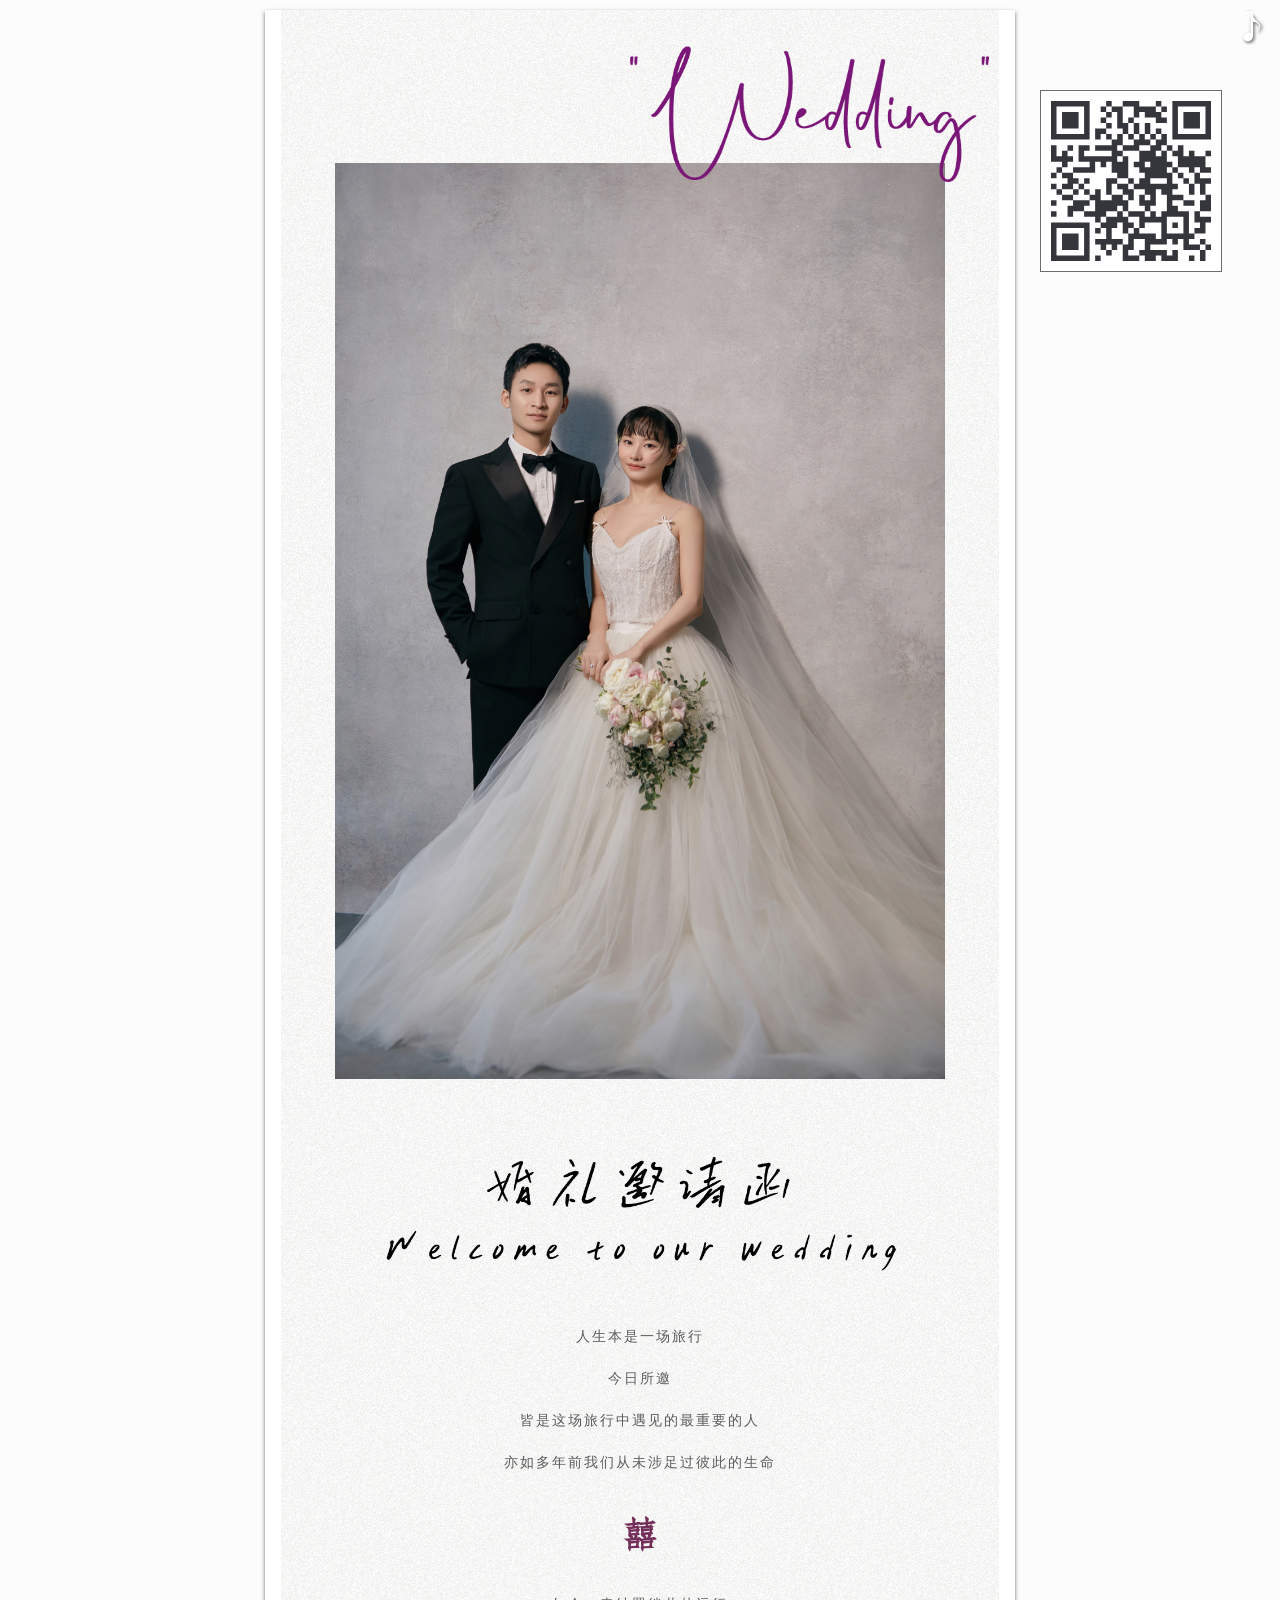
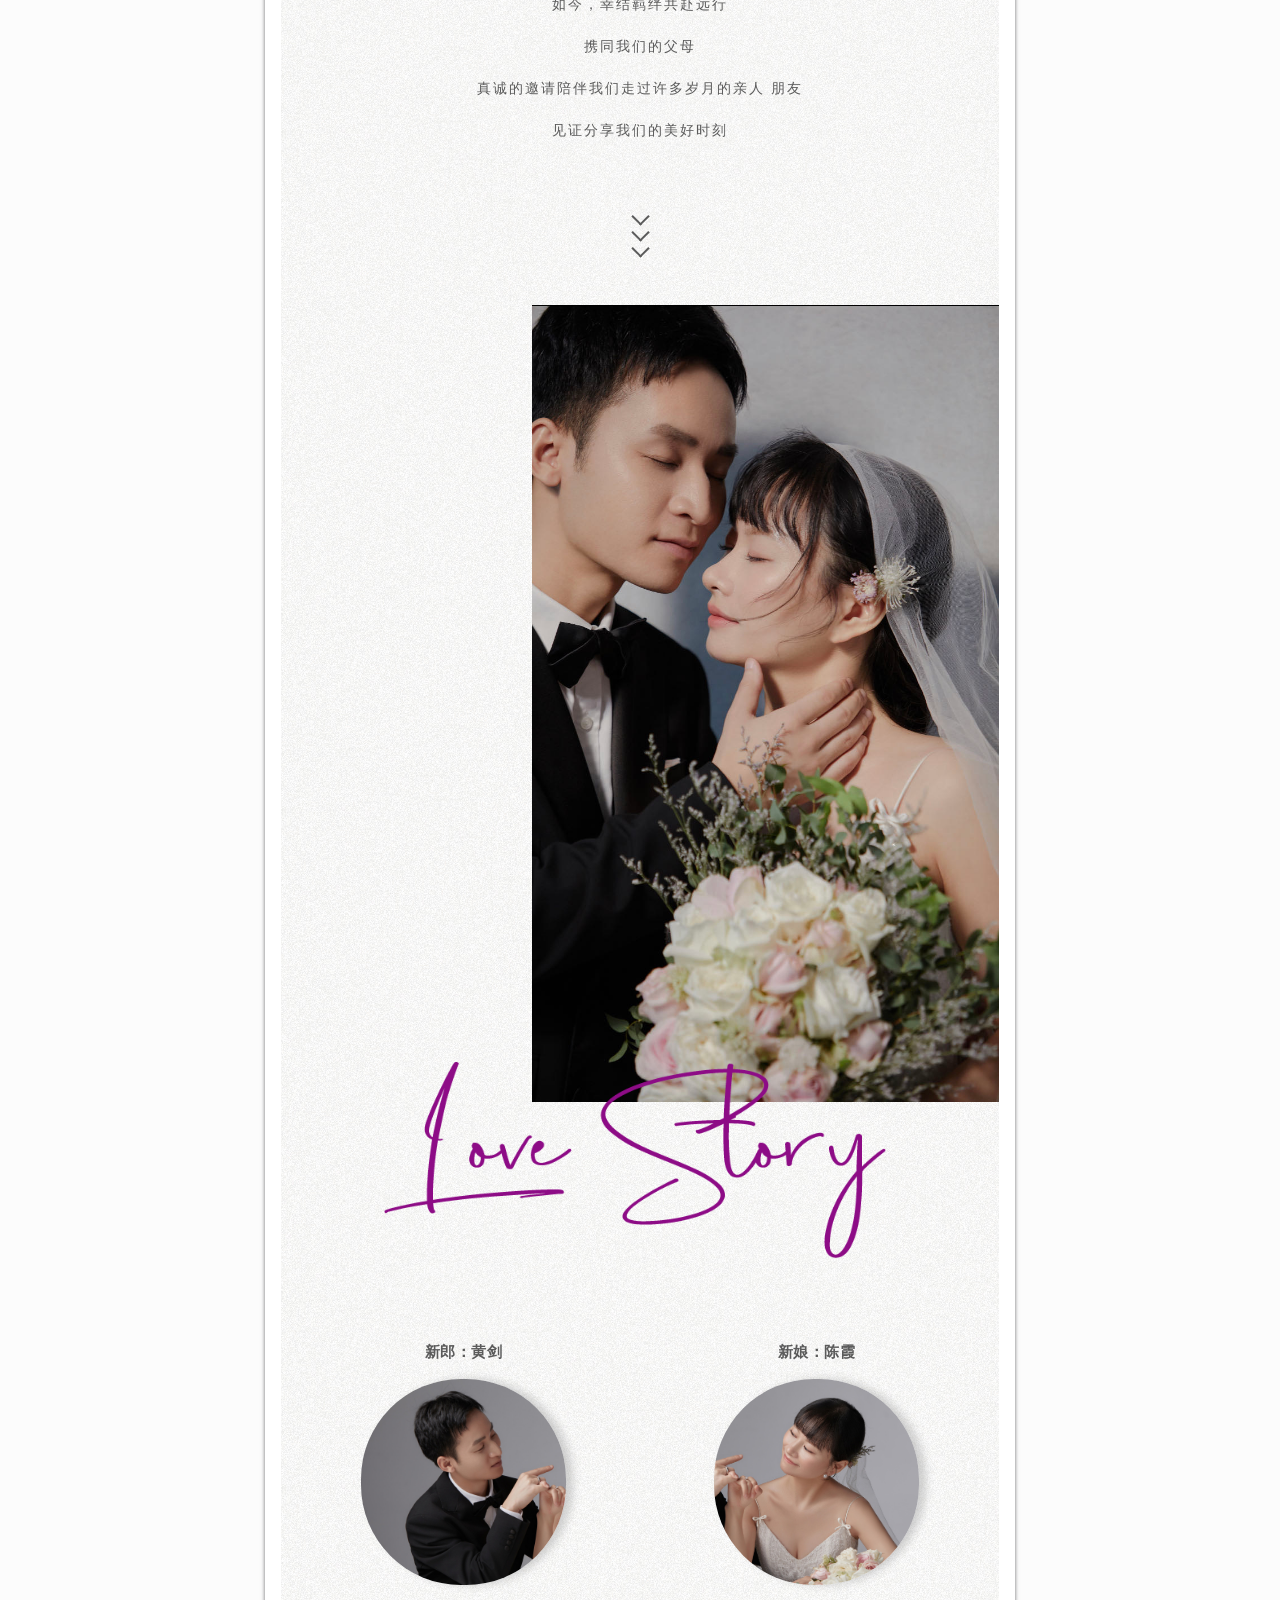
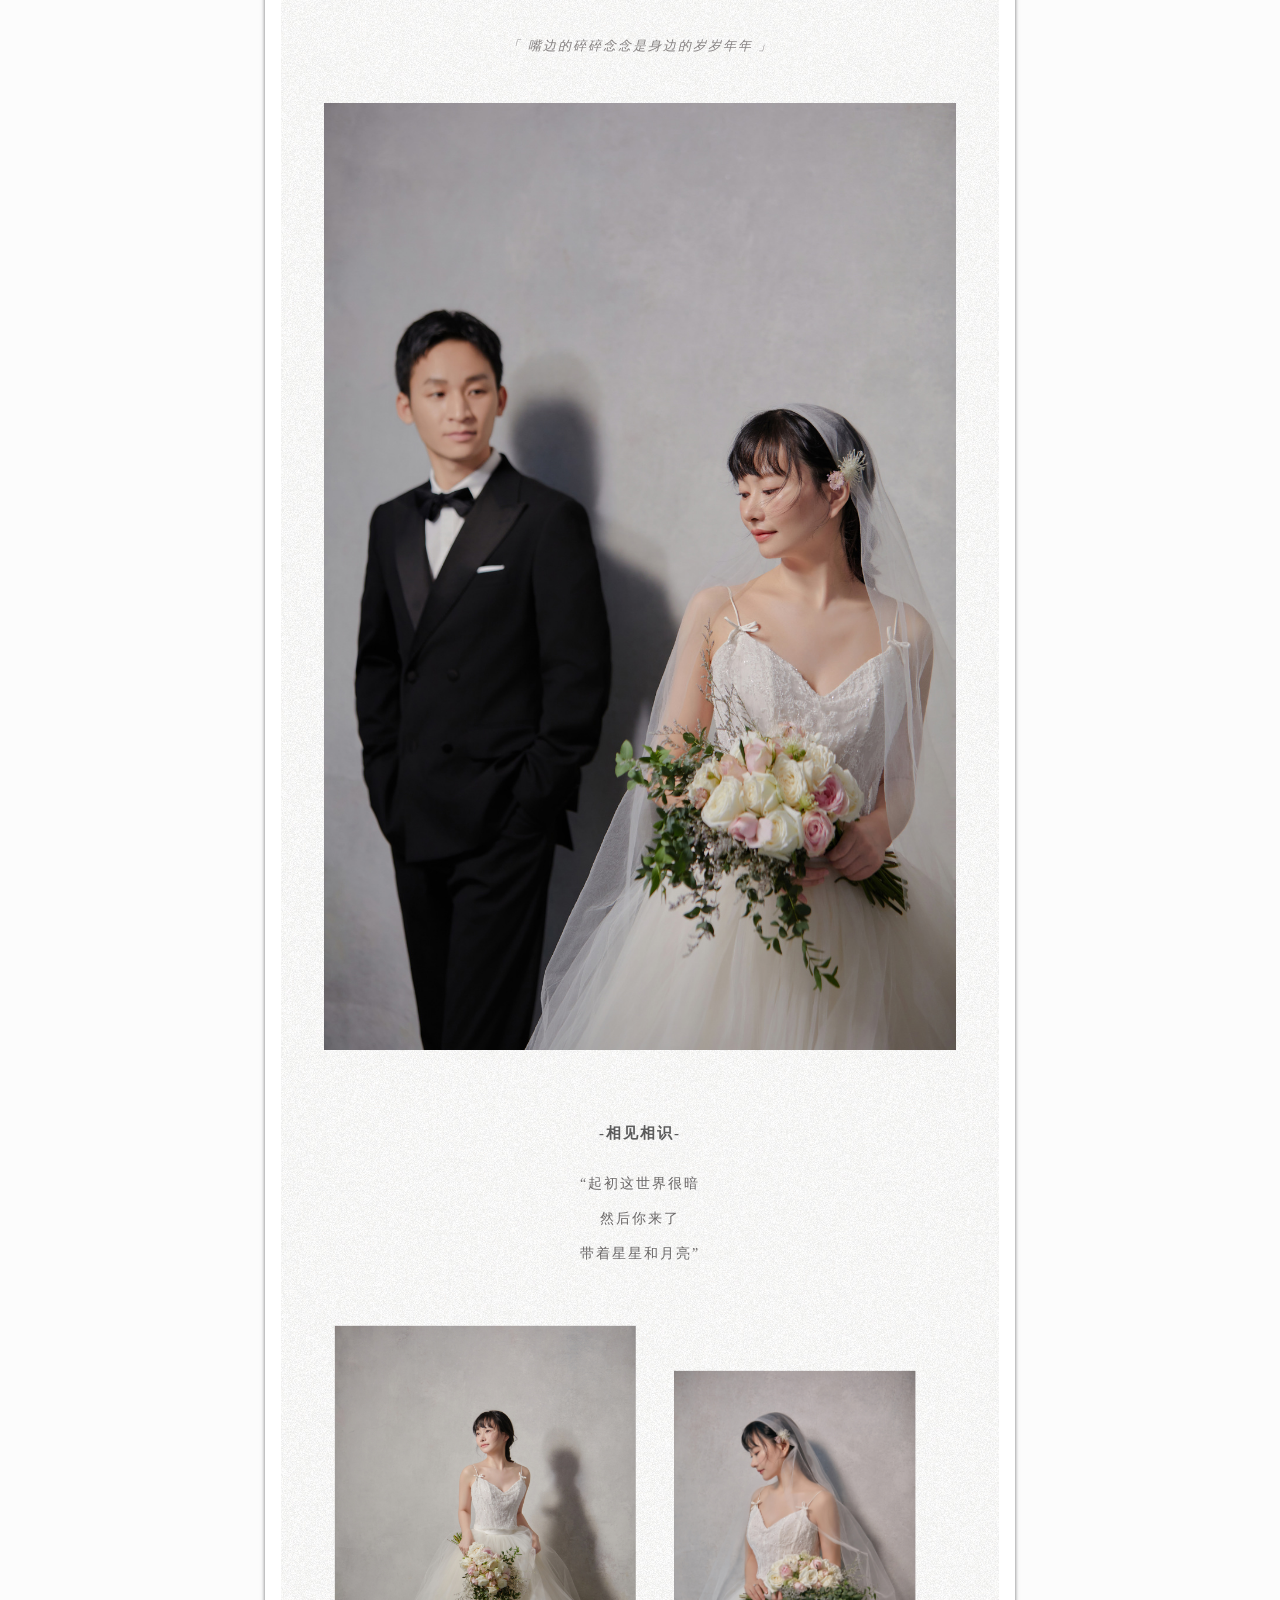
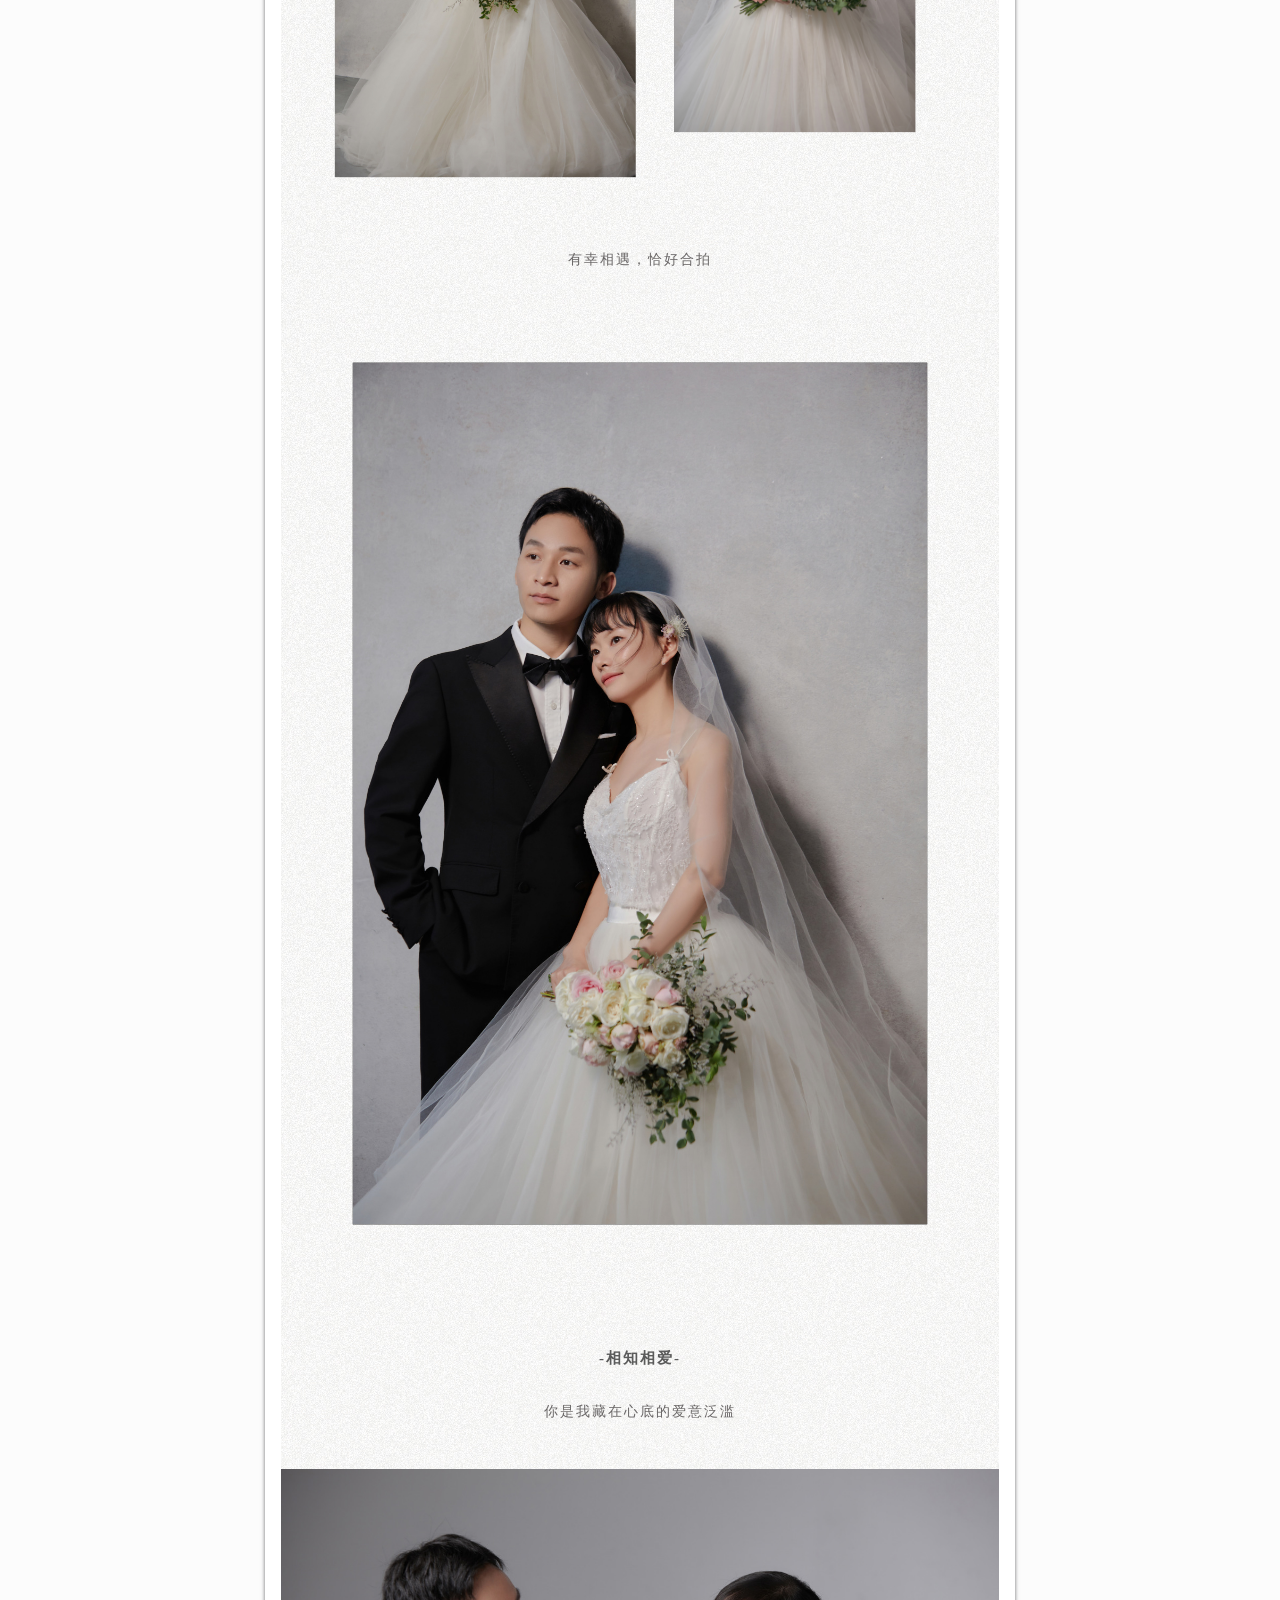
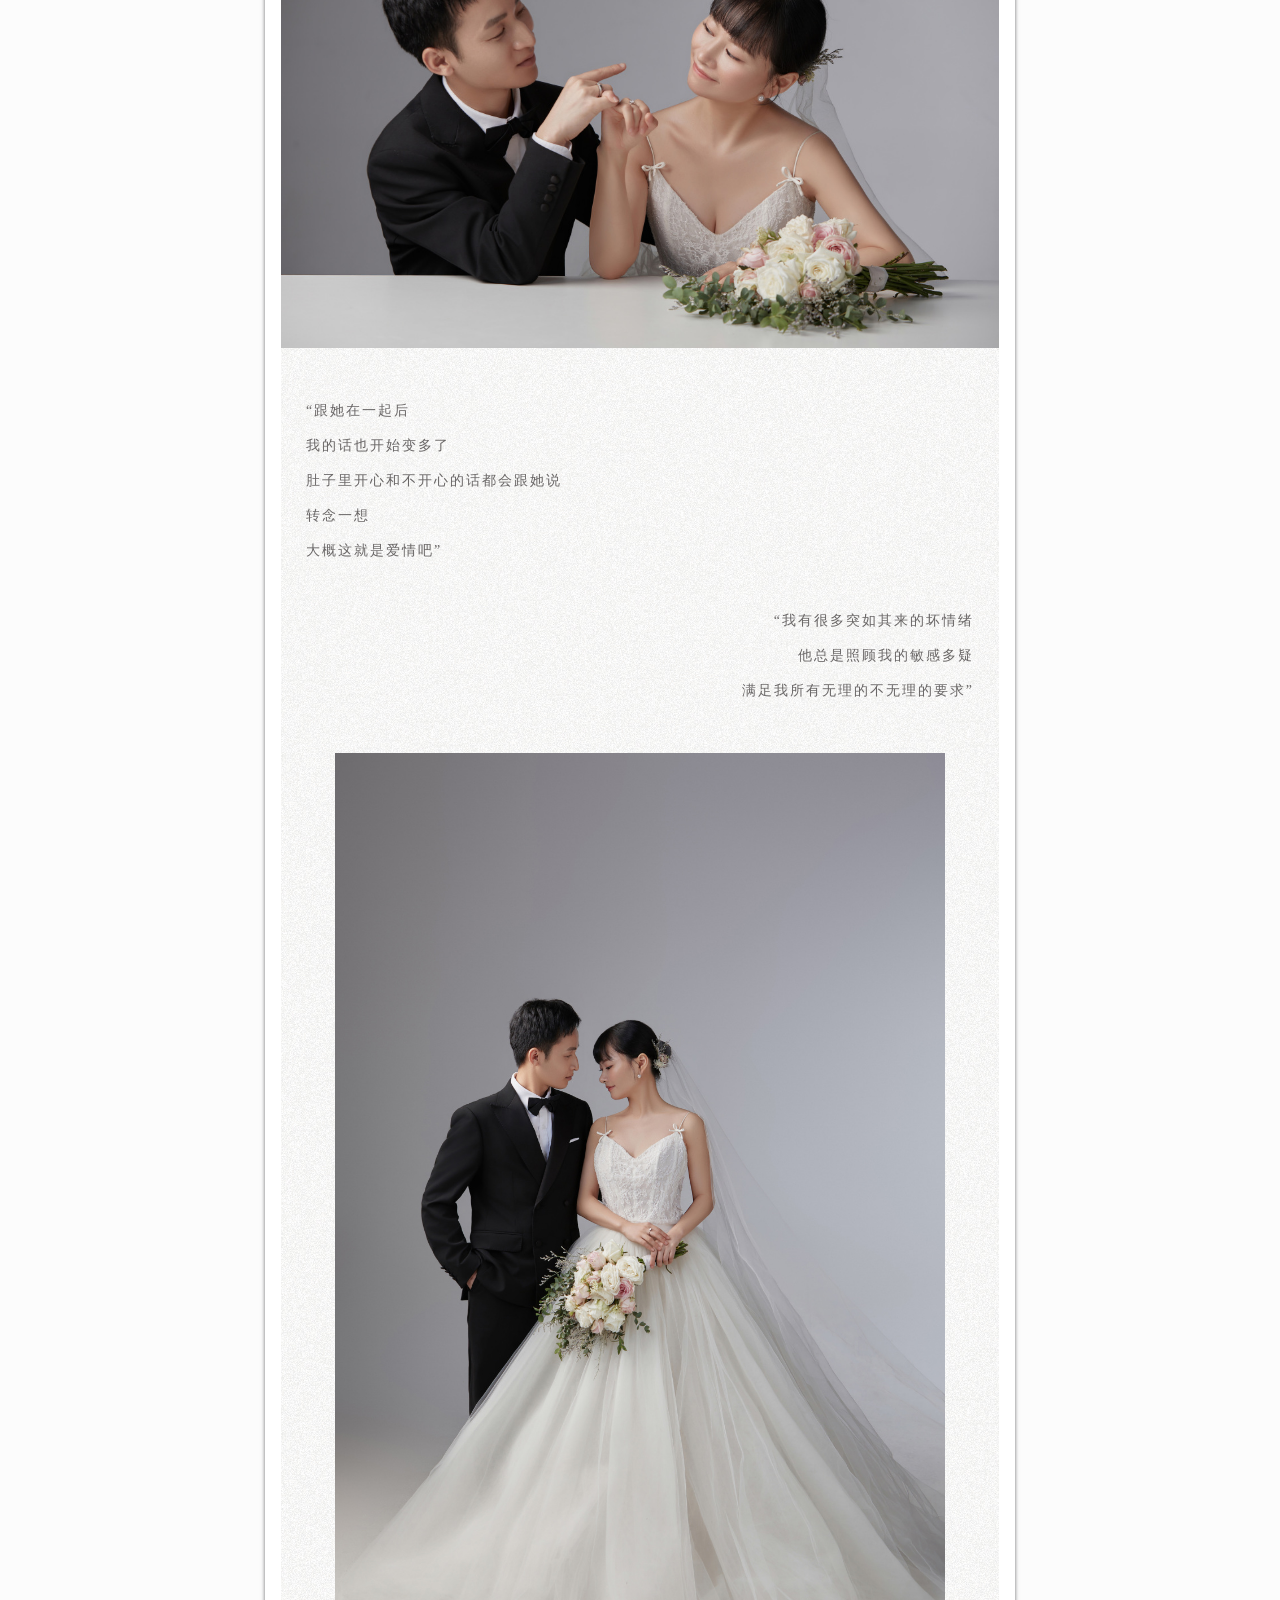
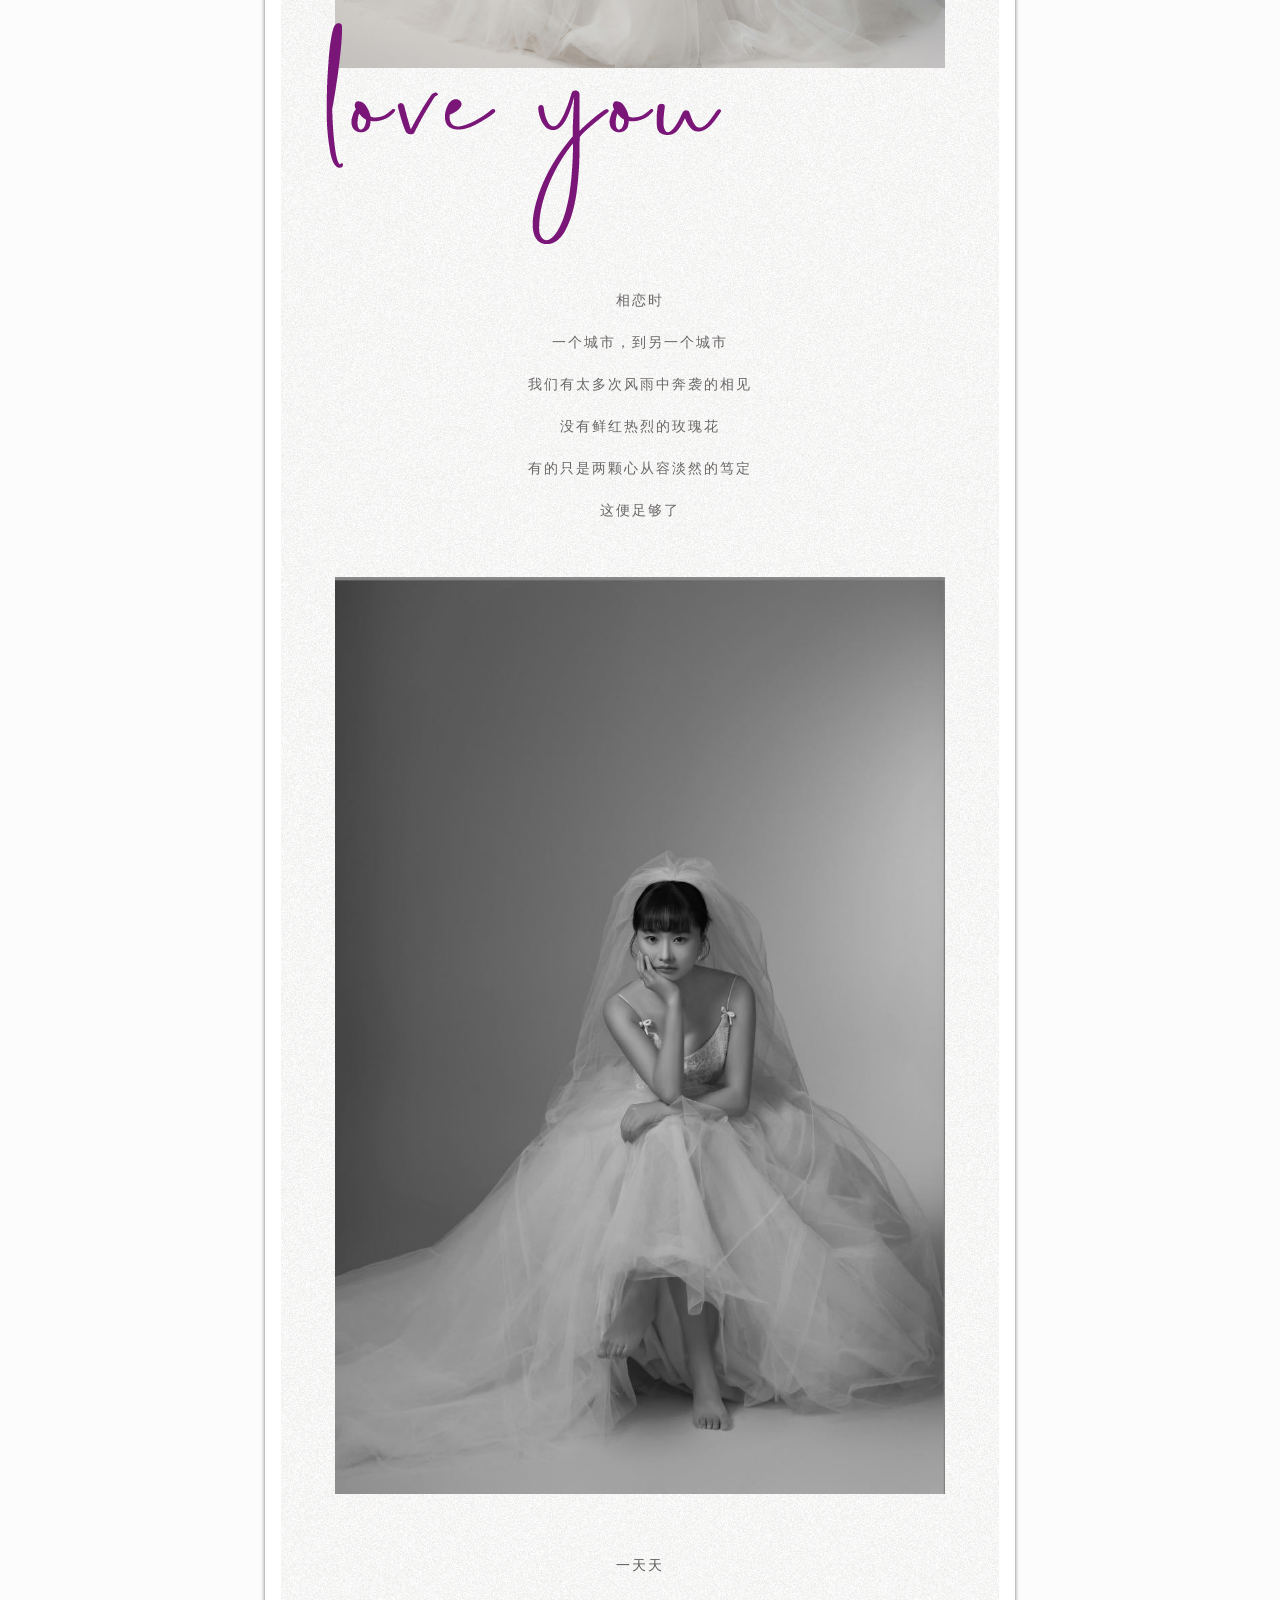
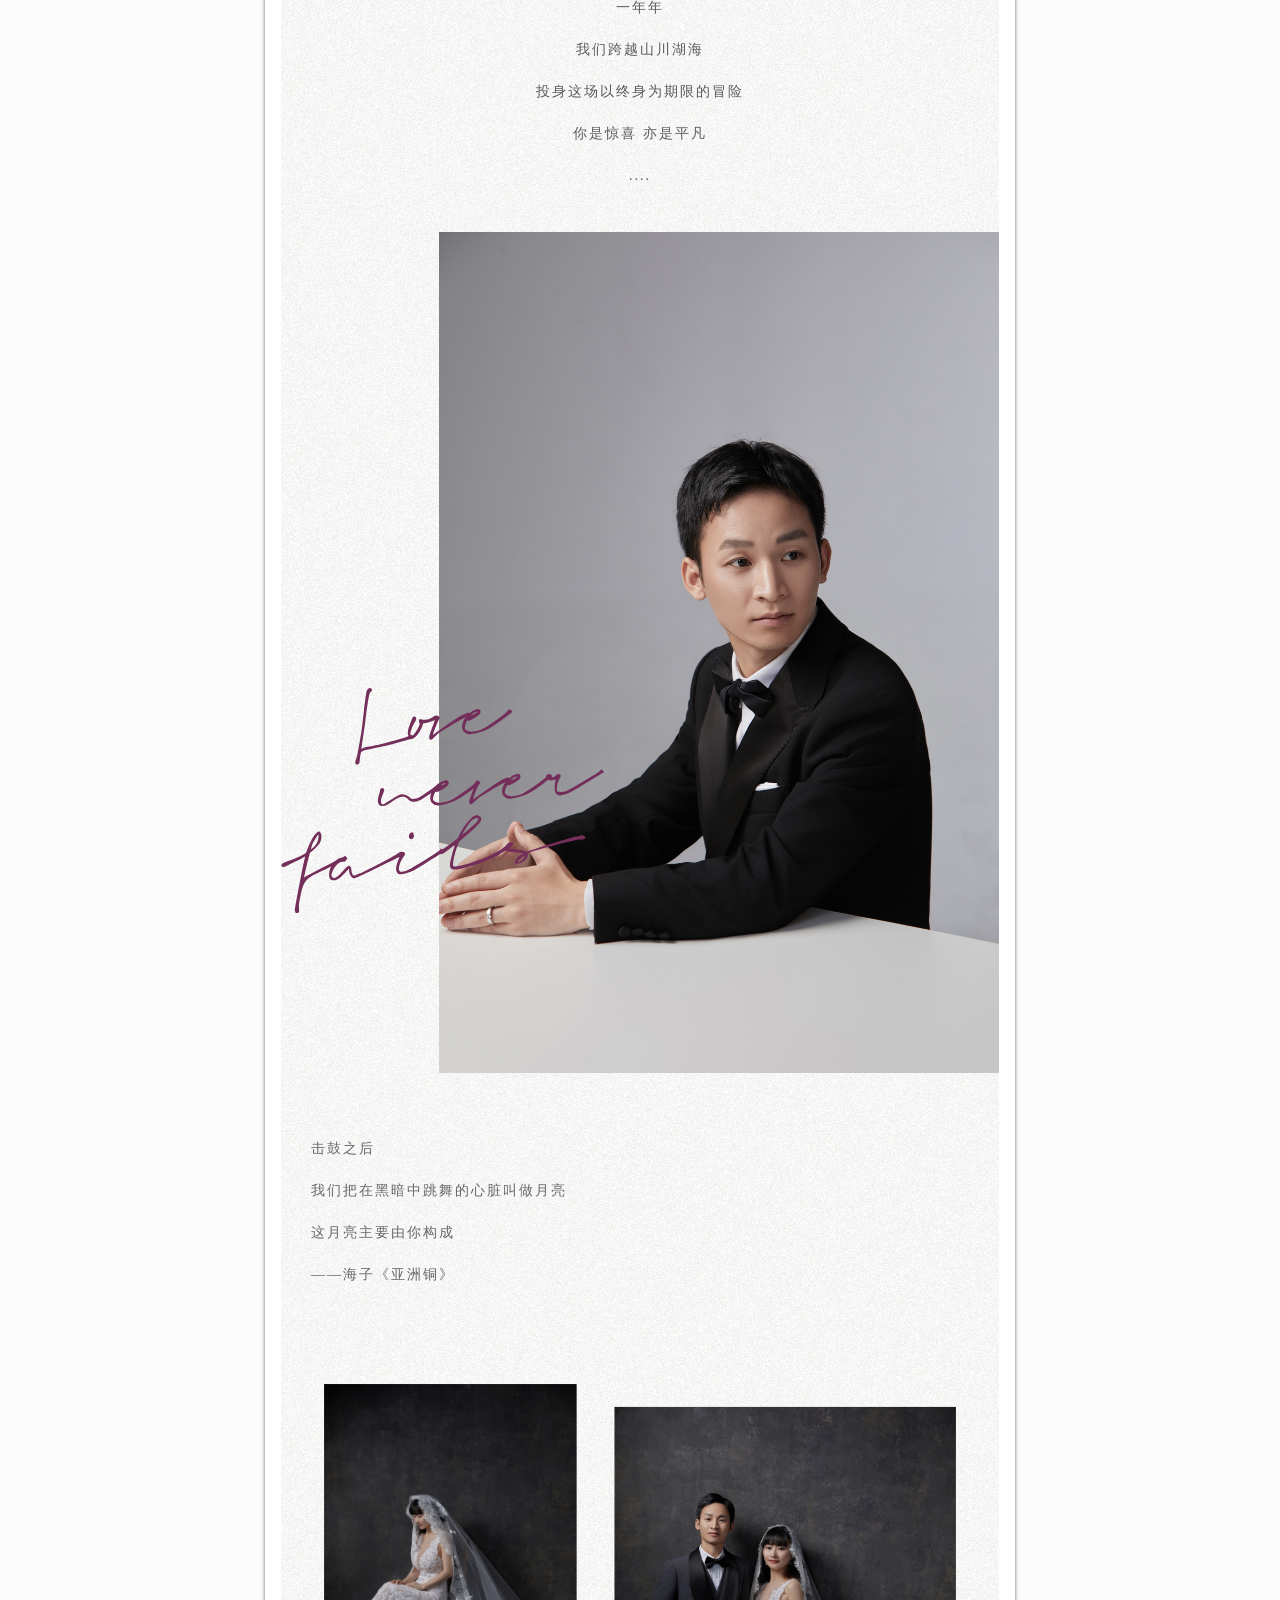
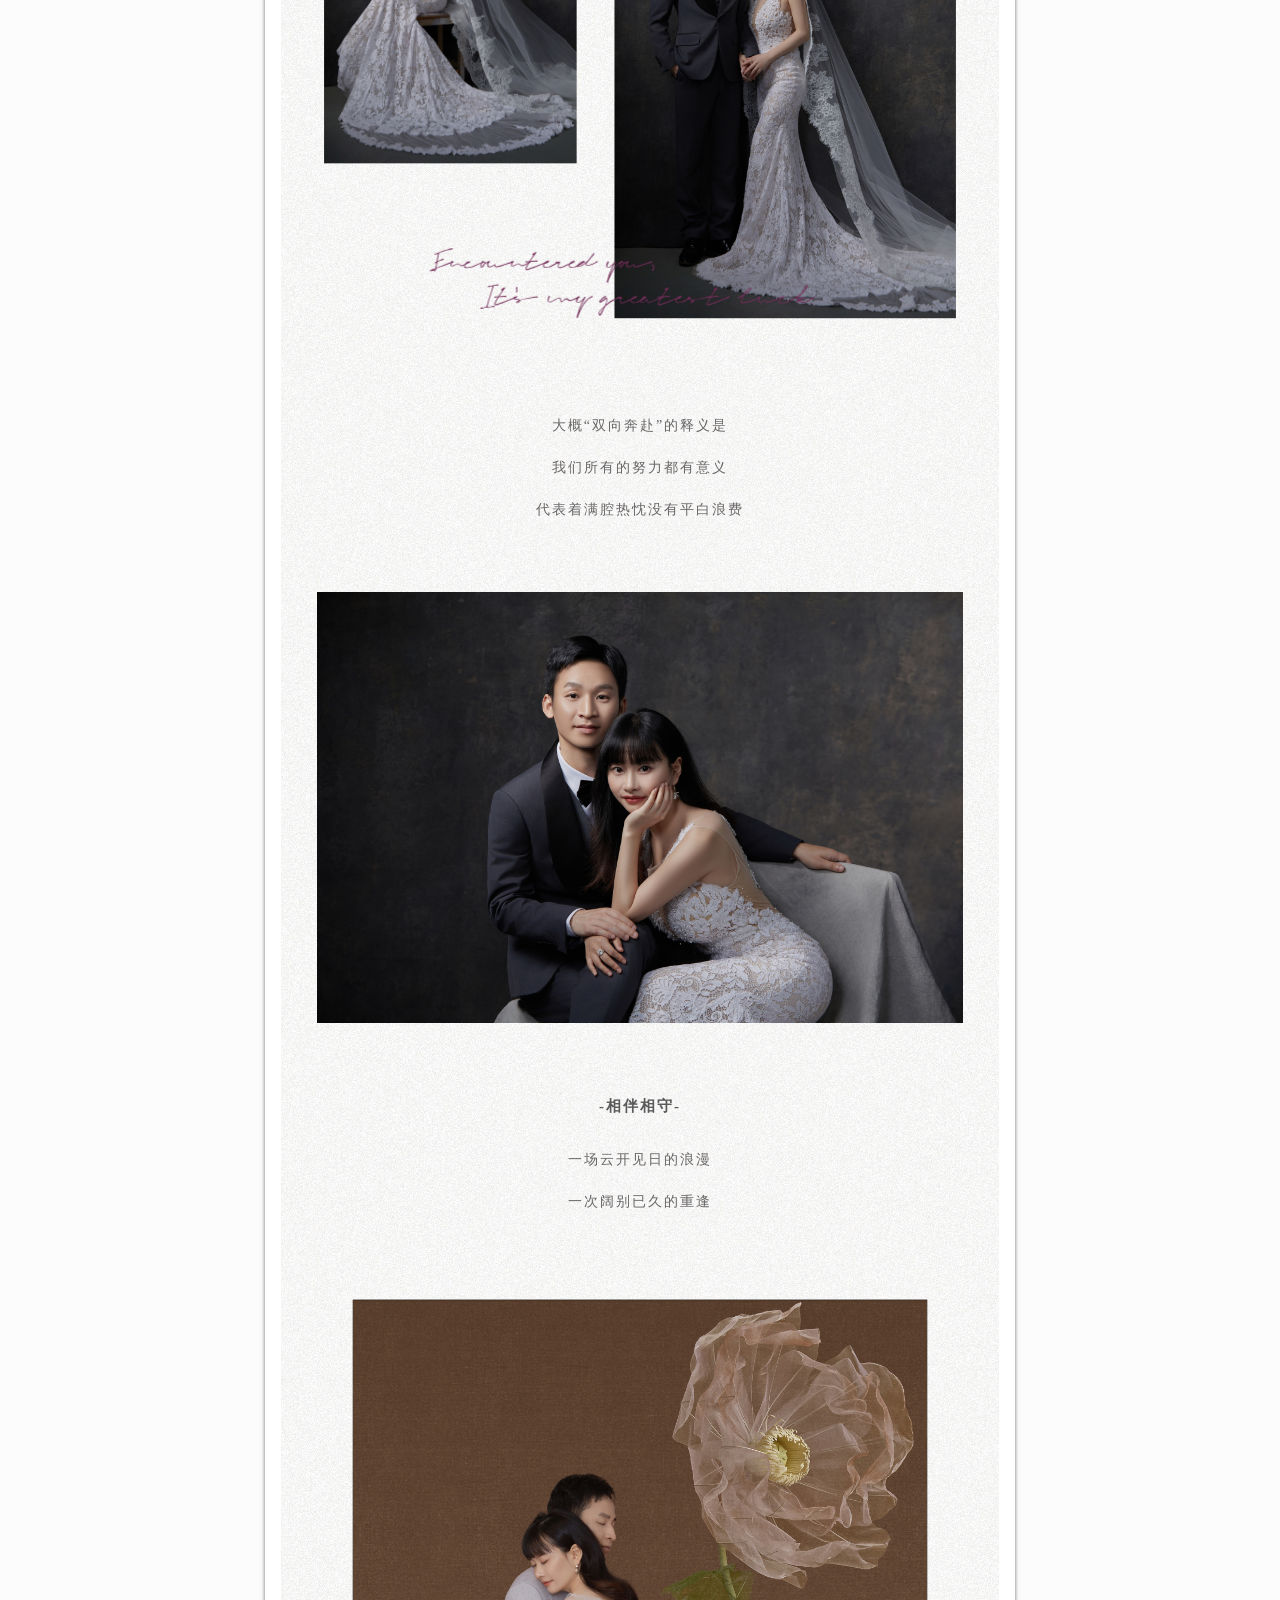
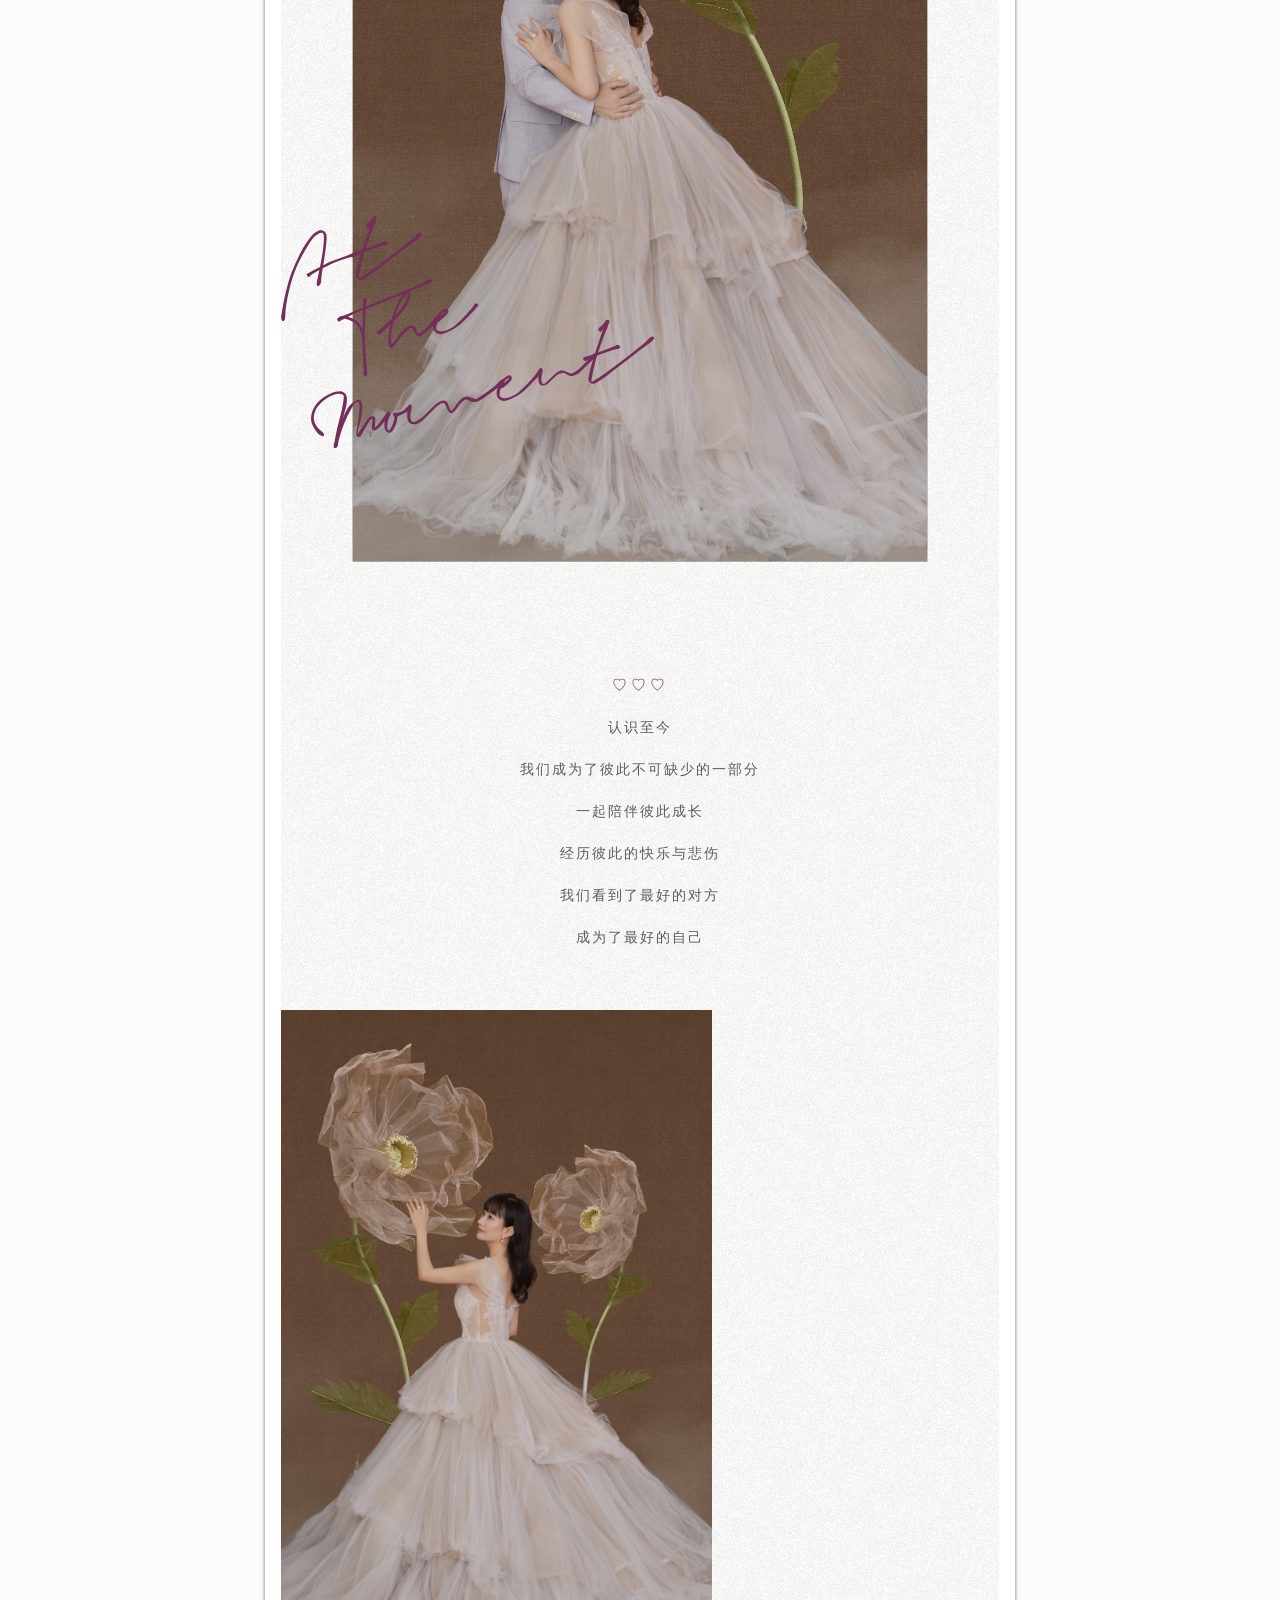
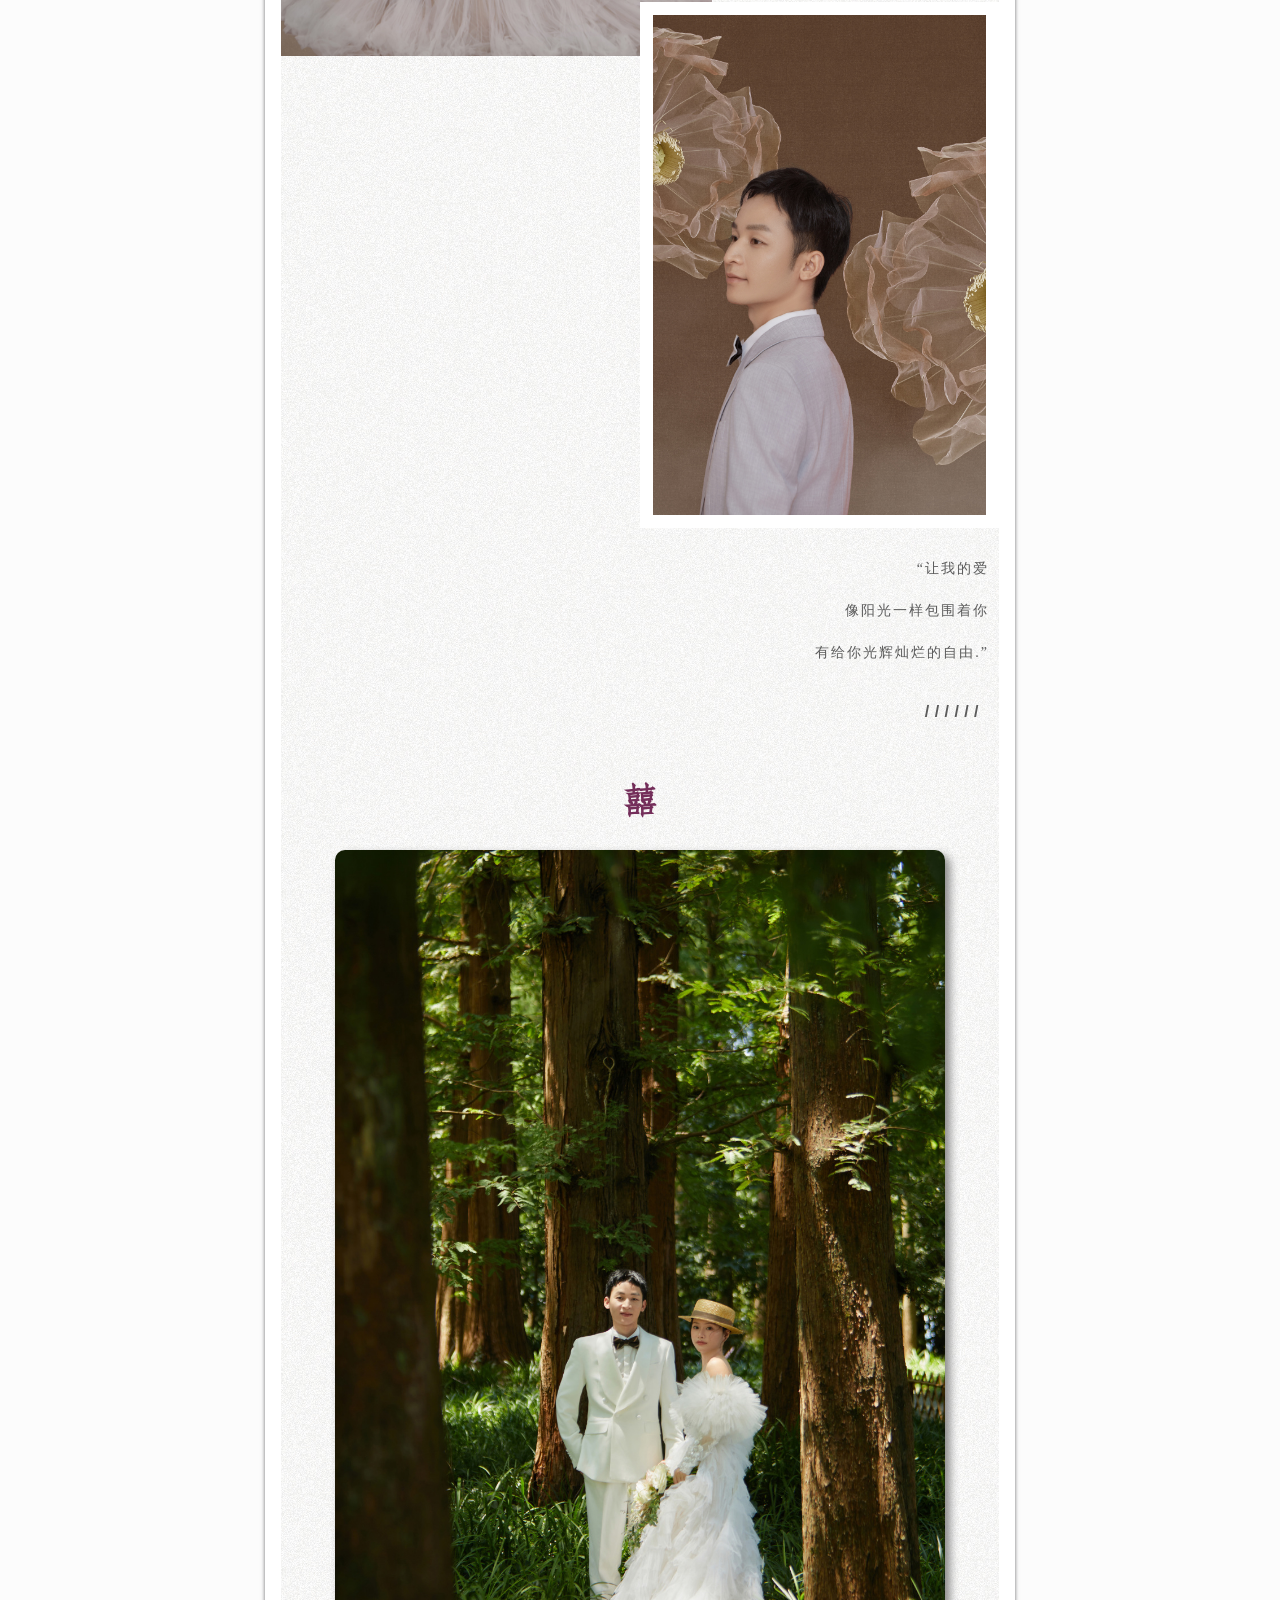
==== index.html @ 4d66d8e6 "婚礼邀请函本地存档：完全自包含的静态站点 从秀米原链接 d.xiumius.cn/board/v5/5x1ix/530848358 完整拉取： - 全部照片、装饰图、自定义字体本地化 - 背景音乐 M" ====
<!DOCTYPE html>
<html lang="zh-cn">
<head>
    <meta charset="UTF-8">
    <meta http-equiv="X-UA-Compatible" content="IE=Edge,chrome=1">
    <meta name="renderer" content="webkit">
    <meta name="viewport" content="width=device-width, initial-scale=1.0, viewport-fit=cover">
    <meta name="apple-mobile-web-app-capable" content="yes">
    <meta name="mobile-web-app-capable" content="yes">
    <meta name="apple-mobile-web-app-status-bar-style" content="black">
    <meta http-equiv="x-rim-auto-match" content="none">

    <!-- don't change the description order, metaDescription first -->
    <!-- Dingtalk uses this, and it doesn't accept blank -->
    <meta id="metaDescription" name="description" content="2024年6月1日

期待你的出现">
    <!-- QQ uses this description -->
    <meta name="description" itemprop="description" content="2024年6月1日

期待你的出现" />

    <meta itemprop="name" content="WEDDING | 黄剑&amp;陈霞的婚礼邀请函"/>
    <meta itemprop="image" content="media/363ea75f6348fa10.jpg" />
    

    <script>
    (function (window, document, navigator) {
        var doc = document.documentElement;
        doc.setAttribute('data-useragent', navigator.userAgent)
    })(window, window.document, window.navigator);
</script>

    <script>
    (function (window, document, navigator) {
        var doc = document.documentElement;
        var d = new Date();
        var localDateTxt = '' + d.getFullYear() + '-' + (d.getMonth() + 1) + '-' + d.getDate();
        doc.setAttribute('data-localdate', localDateTxt);
    })(window, window.document, window.navigator);
</script>


    <meta name="robots" content="noindex, nofollow">
    <title>WEDDING | 黄剑&amp;陈霞的婚礼邀请函</title>

    <link rel="stylesheet" href="assets/dafb03.paper.min.css">

    <script id="__pre_data">
        window.injectedData = window.injectedData || {};
        injectedData.SYSTEM_SETTINGS = JSON.parse(decodeURIComponent("%7B%22templateRootPath%22%3A%20%22%2F%2Fsd.xiumius.cn%2Ftpls%22%2C%20%22readerADConfig%22%3A%20%7B%22tencentTBSPaper%22%3A%202%2C%20%22tencentTBSBooklet%22%3A%202%2C%20%22googleForPaper%22%3A%200%2C%20%22tencentForPaper%22%3A%2010%2C%20%22baiduForPaper%22%3A%20100%2C%20%22googleForBooklet%22%3A%200%2C%20%22tencentForBooklet%22%3A%20100%2C%20%22baiduForBooklet%22%3A%20100%7D%2C%20%22verifyLinkUrl%22%3A%20false%7D"));
        injectedData.showInfo = JSON.parse(decodeURIComponent("%7B%22show_id%22%3A%20530848358%2C%20%22type%22%3A%202%2C%20%22type_text%22%3A%20%22paper%22%2C%20%22version%22%3A%205%2C%20%22usage_scenario%22%3A%20null%2C%20%22title%22%3A%20%22WEDDING%20%7C%20%E9%BB%84%E5%89%91%26%E9%99%88%E9%9C%9E%E7%9A%84%E5%A9%9A%E7%A4%BC%E9%82%80%E8%AF%B7%E5%87%BD%22%2C%20%22desc%22%3A%20%222024%E5%B9%B46%E6%9C%881%E6%97%A5%5Cn%5Cn%E6%9C%9F%E5%BE%85%E4%BD%A0%E7%9A%84%E5%87%BA%E7%8E%B0%22%2C%20%22cover%22%3A%20%22media%2F363ea75f6348fa10.jpg%22%2C%20%22loading_icon%22%3A%20null%2C%20%22exif%22%3A%20%7B%22viewport%22%3A%20%7B%22WIDTH%22%3A%20375%2C%20%22HEIGHT%22%3A%20563%2C%20%22STAGE_SIZE%22%3A%20%22flow_scroll%22%2C%20%22FONT_SIZE%22%3A%2016%7D%2C%20%22canvasInformation%22%3A%20%7B%7D%7D%2C%20%22show_data_name%22%3A%20%223z5fm%2F05d963c894dc28726b13d270a341ea37%2F1715402643927%22%2C%20%22show_data_url%22%3A%20%22data%2Fshow.json%22%2C%20%22show_url%22%3A%20%22https%3A%2F%2Fv.xiumius.cn%2Fboard%2Fv5%2F5x1ix%2F530848358%22%2C%20%22no_logo%22%3A%201%2C%20%22no_advert%22%3A%201%2C%20%22no_share%22%3A%200%2C%20%22freeshow%22%3A%200%2C%20%22traffic%22%3A%200%2C%20%22points%22%3A%200%2C%20%22history_hits%22%3A%20313%2C%20%22cur_hits%22%3A%202%2C%20%22hit_count%22%3A%20315%2C%20%22saved_at%22%3A%20%222024-05-11T04%3A42%3A54.000Z%22%2C%20%22created_at%22%3A%20%222024-04-19T05%3A09%3A01.000Z%22%2C%20%22updated_at%22%3A%20%222025-12-22T20%3A03%3A02.000Z%22%2C%20%22owner%22%3A%20%7B%22nickname%22%3A%20%22%E8%8D%89%E8%8E%93%E5%A6%AE%22%2C%20%22avatar_url%22%3A%20%22%22%2C%20%22brand_name%22%3A%20null%2C%20%22agreement_access%22%3A%201%2C%20%22level%22%3A%204%2C%20%22level_remain_life%22%3A%2057%2C%20%22archive_status%22%3A%200%2C%20%22location%22%3A%20%22%E8%B4%B5%E5%B7%9E%22%2C%20%22email%22%3A%20%22%22%7D%2C%20%22is_release%22%3A%20true%2C%20%22use_traffic_package%22%3A%200%2C%20%22points_in_traffic_package%22%3A%200%2C%20%22status_show_logo%22%3A%20false%2C%20%22status_show_advert%22%3A%20false%2C%20%22custom_host%22%3A%20null%2C%20%22publisher%22%3A%20null%7D"));
        injectedData.wxSign = JSON.parse(decodeURIComponent("%7B%22appId%22%3A%22wxe15c47621e980815%22%2C%22timestamp%22%3A1788945940%2C%22nonceStr%22%3A%22Yv3gh99bDDjExD7E%22%2C%22signature%22%3A%2249b48d2f582af348fd6fae380135fedccc9daa71%22%7D"));
        injectedData.advertList = JSON.parse(decodeURIComponent("%5B%5D"));
        injectedData.ngTplScripts = {
            NG_TPL_PAPER_COMP: "//xiumi.us/template/v5/paper/comp/ng-tpl.js?host=d.xiumius.cn&_ver=__no_stamp__"
        };
        injectedData.cdnBoundHost = "statics.xiumi.us";
        injectedData.thumbCdnHost = "img.xiumi.us";
        injectedData.overseas = JSON.parse(decodeURIComponent("false"));
    </script>

    <script id="__delete_pre_data">
    var __pre_data = document.getElementById('__pre_data');
    if (!!__pre_data) {
        __pre_data.parentNode.removeChild(__pre_data);
    }
    var __pre_connect = document.getElementById('__pre_connect');
    if (!!__pre_connect) {
        __pre_connect.parentNode.removeChild(__pre_connect);
    }
    var __delete_pre_data = document.getElementById('__delete_pre_data');
    if (!!__delete_pre_data) {
        __delete_pre_data.parentNode.removeChild(__delete_pre_data);
    }
</script>
</head>
<body class="tn-transition-end tn-platform-class" ng-class="getColorScheme()">

<div id="shareImage" style="display: none;">
    <img src="media/363ea75f6348fa10.jpg">
</div>

<!-- fail safe method for 3rd app sharing-->
<div ng-if="false" ng-cloak>
    WEDDING | 黄剑&amp;陈霞的婚礼邀请函
</div>

<div ng-if="false" ng-cloak>
    2024年6月1日

期待你的出现
</div>

<div class="tn-temporary-preview-prompt alert alert-warning alert-dismissible" role="alert"
     ng-if="!isRelease" ng-cloak>
    <button type="button" class="close" data-dismiss="alert" aria-label="Close"><span aria-hidden="true">&times;</span></button>
    此为临时链接，仅供预览，将在短期内失效。
</div>

<div class="tn-reader-paper container" ng-controller="PaperReaderController"
     tn-scroll-touch="onPaperScroll($event)" tn-scroll-touch-for="document">

    <div class="global-docker" ng-show="isReady" ng-cloak> 
        <div class="player-button" ng-show="!!operaStatus.bgmState.exist" ng-class="{ 'on': !!operaStatus.bgmState.playing }" stop-propagation="touchstart mousedown mouseup click" ng-cloak>
            <button class="btn btn-glass-transparent" ng-click="onBgMusicClicked()"></button>
        </div>
    </div>

    <div class="row tn-board-head" ng-show="displaySystemTitle" ng-cloak>
        <h3 ng-bind="showData.title || showInfo.title || '无标题'"></h3>
        <div class="tn-head-info">
            <span class="time" ng-bind="showInfo.saved_at | date:'yyyy-M-d'"></span>
            <span class="hor-sep"></span>
            <span class="brand" ng-bind="showInfo.owner.nickname"></span>
        </div>

        <hr/>
    </div>

    <div class="tn-board-body" ng-class="{ 'ready': isReady }">

        <div class="loading-progress" ng-show="!isReady">
            <span class="item"></span>
            <span class="item"></span>
            <span class="item"></span>
        </div>

        <div class="row tn-article-body" tn-opera-house="{ gesture: false }"
             tn-atom-context="{ type: 'paper', inReader: true, animationEnabled: false }"
             ng-class="{ 'display-system-page-margins': !!displaySystemPageMargins }">

            <article class="tn-cube-box paper dock-loader atom-data-binding" ng-show="!htmlForPreview"
                     tn-solo-comp-loader="box"
                     tn-bind-comp-tpl-id="reader_paper-cp:sys/loader-cubes-box"
                     tn-comp-role="cube-box"
                     tn-link-responder ng-cloak>
            </article>

            <article class="tn-cube-box paper dock-loader html-for-preview" ng-show="!!htmlForPreview" ng-cloak>
                <div class="tn-show-page tn-page tn-comp-mode-flow"
                     tn-renderer-accelerate="htmlForPreview"
                     ng-bind-html="htmlForPreview | unsafe"
                     tn-link-responder ng-cloak>
                </div>
            </article>

        </div>
    </div>

    <div ng-if="advertSource == 'google'" ng-cloak>
        <section class="row tn-board-advert" ng-show="isReady && operaStatus.isAdvertVisible">
            <div align="center"
                 ng-include="::'/views/app/reader/paper/advert-google.html'">
            </div>
        </section>
    </div>

    <div ng-if="advertSource == 'tencent'" ng-cloak>
        <section class="row tn-board-advert" ng-show="isReady && operaStatus.isAdvertVisible">
            <div align="center"
                 ng-include="::'/views/app/reader/paper/advert-tencent.html'">
            </div>
        </section>
    </div>

    <div ng-if="advertSource == 'baidu'" ng-cloak>
        <section class="row tn-board-advert" ng-show="isReady && operaStatus.isAdvertVisible">
            <div align="center"
                 ng-include="::'/views/app/reader/paper/advert-baidu.html'">
            </div>
        </section>
    </div>

    

    <div ng-if="advertSource == 'xiumi'" class="row" ng-cloak>
        <section class="tn-board-advert" ng-show="isReady && operaStatus.isAdvertVisible">
            <div class="col-sm-6 col-xs-6 text-left">
              <div class="prompt cursor-pointer" ng-click="onCloseAdvertClicked()">关闭</div>
            </div>
            <div class="col-sm-6 col-xs-6 text-right">
                <div class="prompt">广告</div>
            </div>
            <div class="col-sm-12 col-xs-12"
                 ng-include="::'/views/app/reader/paper/advert-xiumi.html'">
            </div>
        </section>
    </div>

    <div class="reader-nav-panel" ng-cloak>
        <div class="qr-code-box">
            <qrcode qr-data="readerURL" qr-size="160" qr-foreground="#34363c" qr-background="white"></qrcode>
        </div>
    </div>

</div>

<section class="tn-scripts tn-last-block">
    <script src="assets/jweixin-1.6.0.js"></script>

    <script src="assets/806b84.ng-tpl.min.js"></script>

    <script src="assets/7ec521.main.min.js"></script>

</section>

</body>
</html>
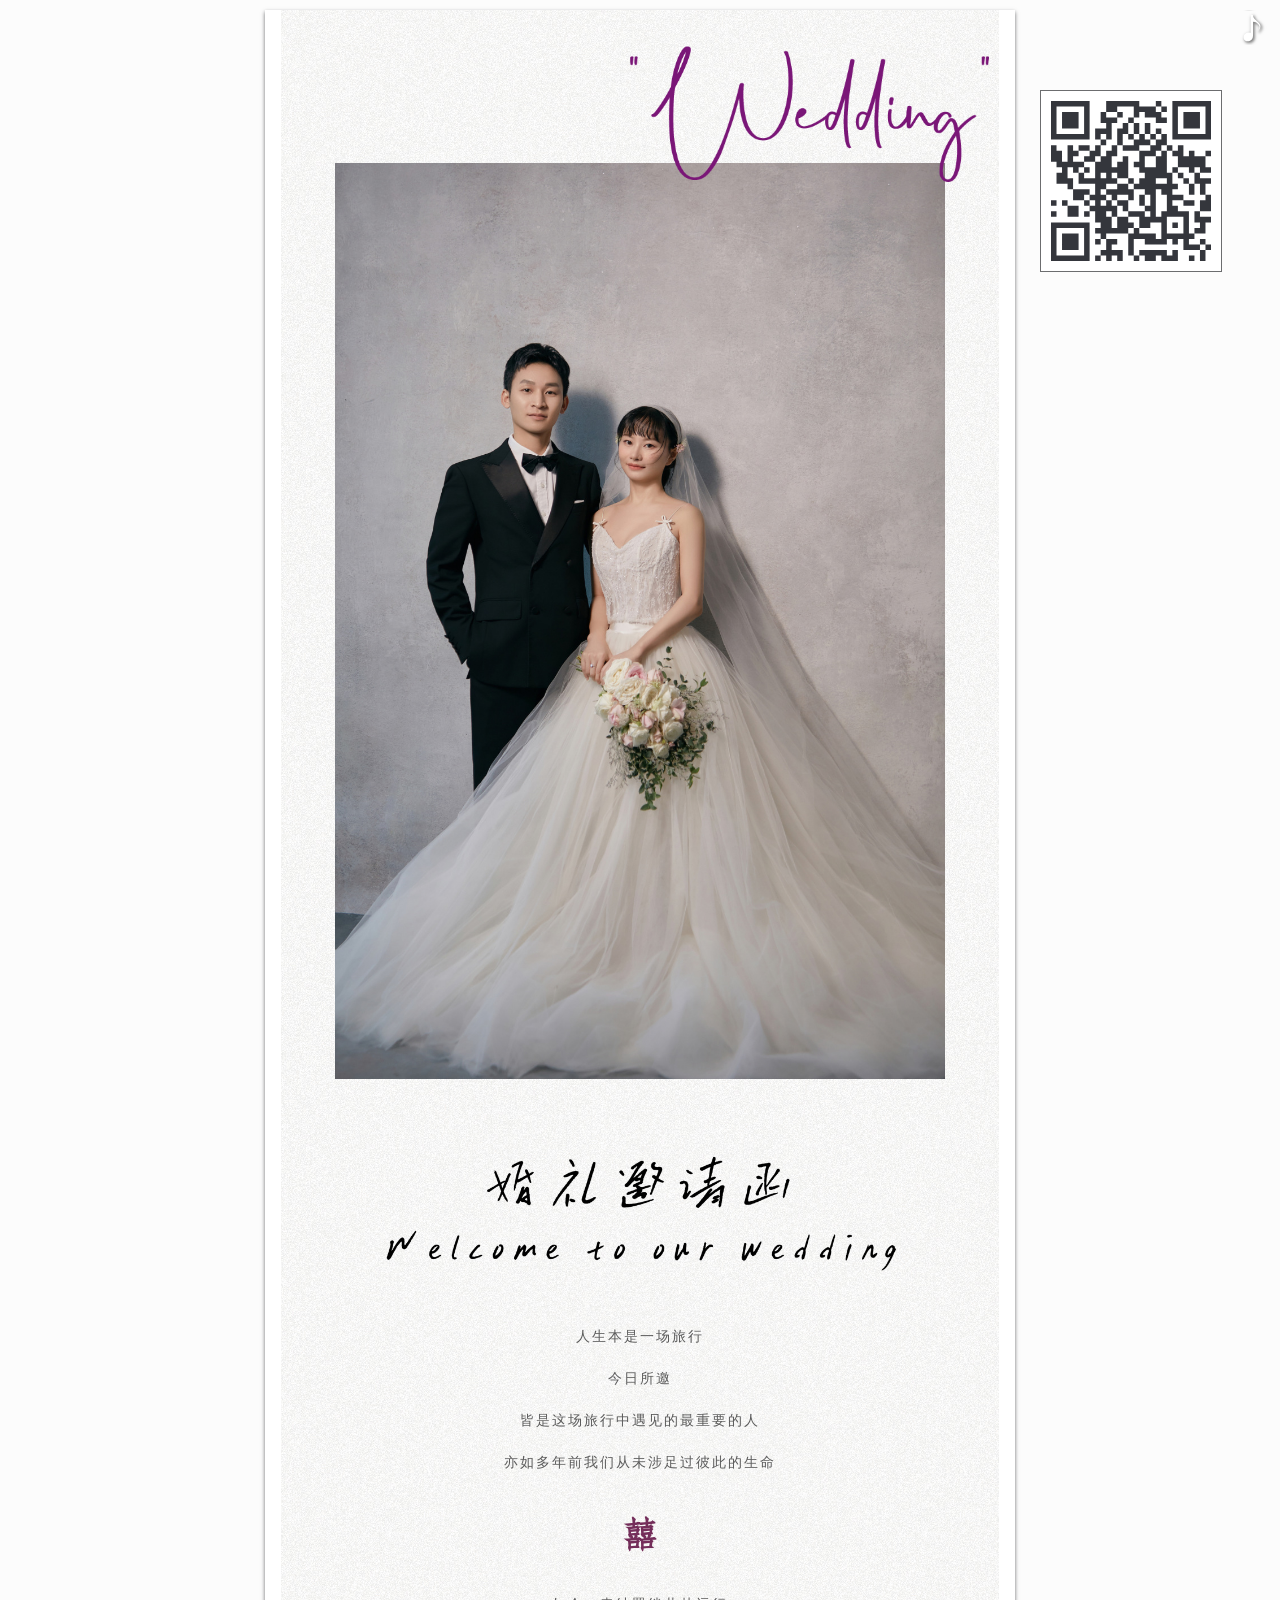
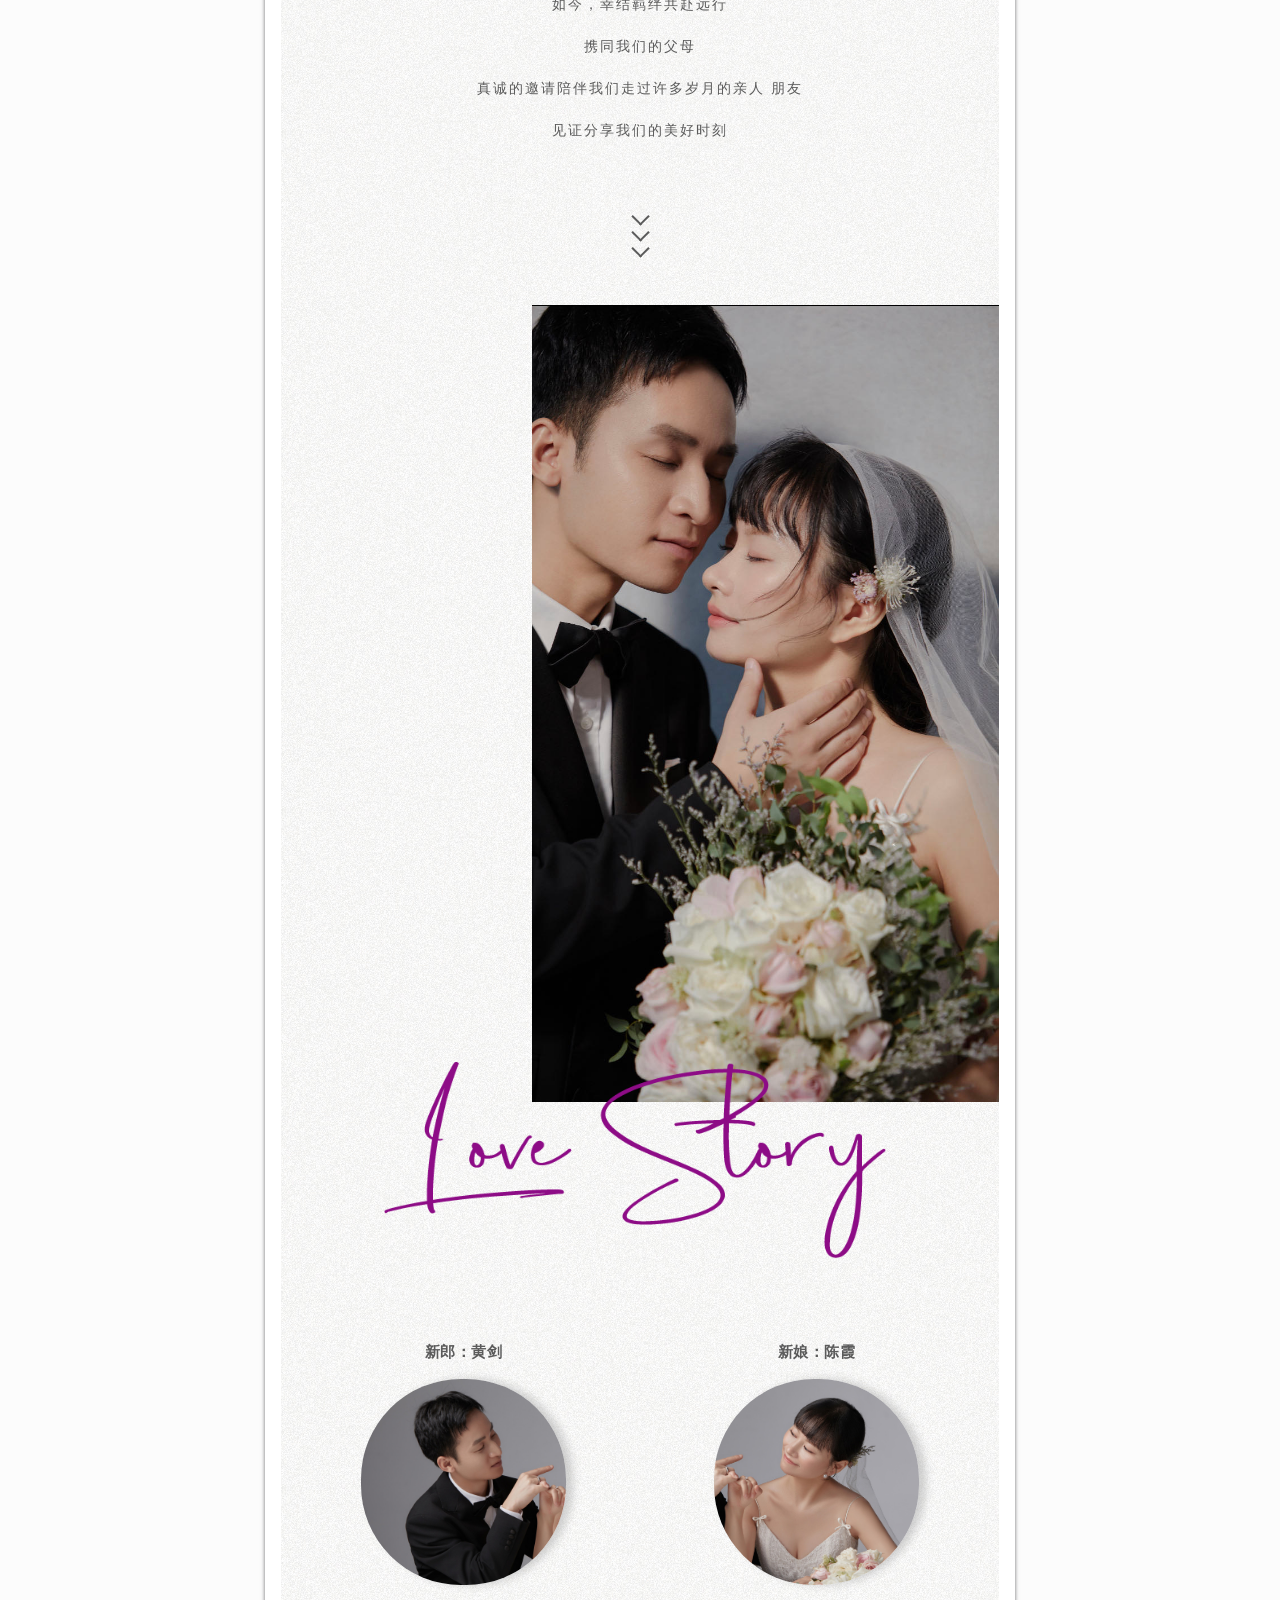
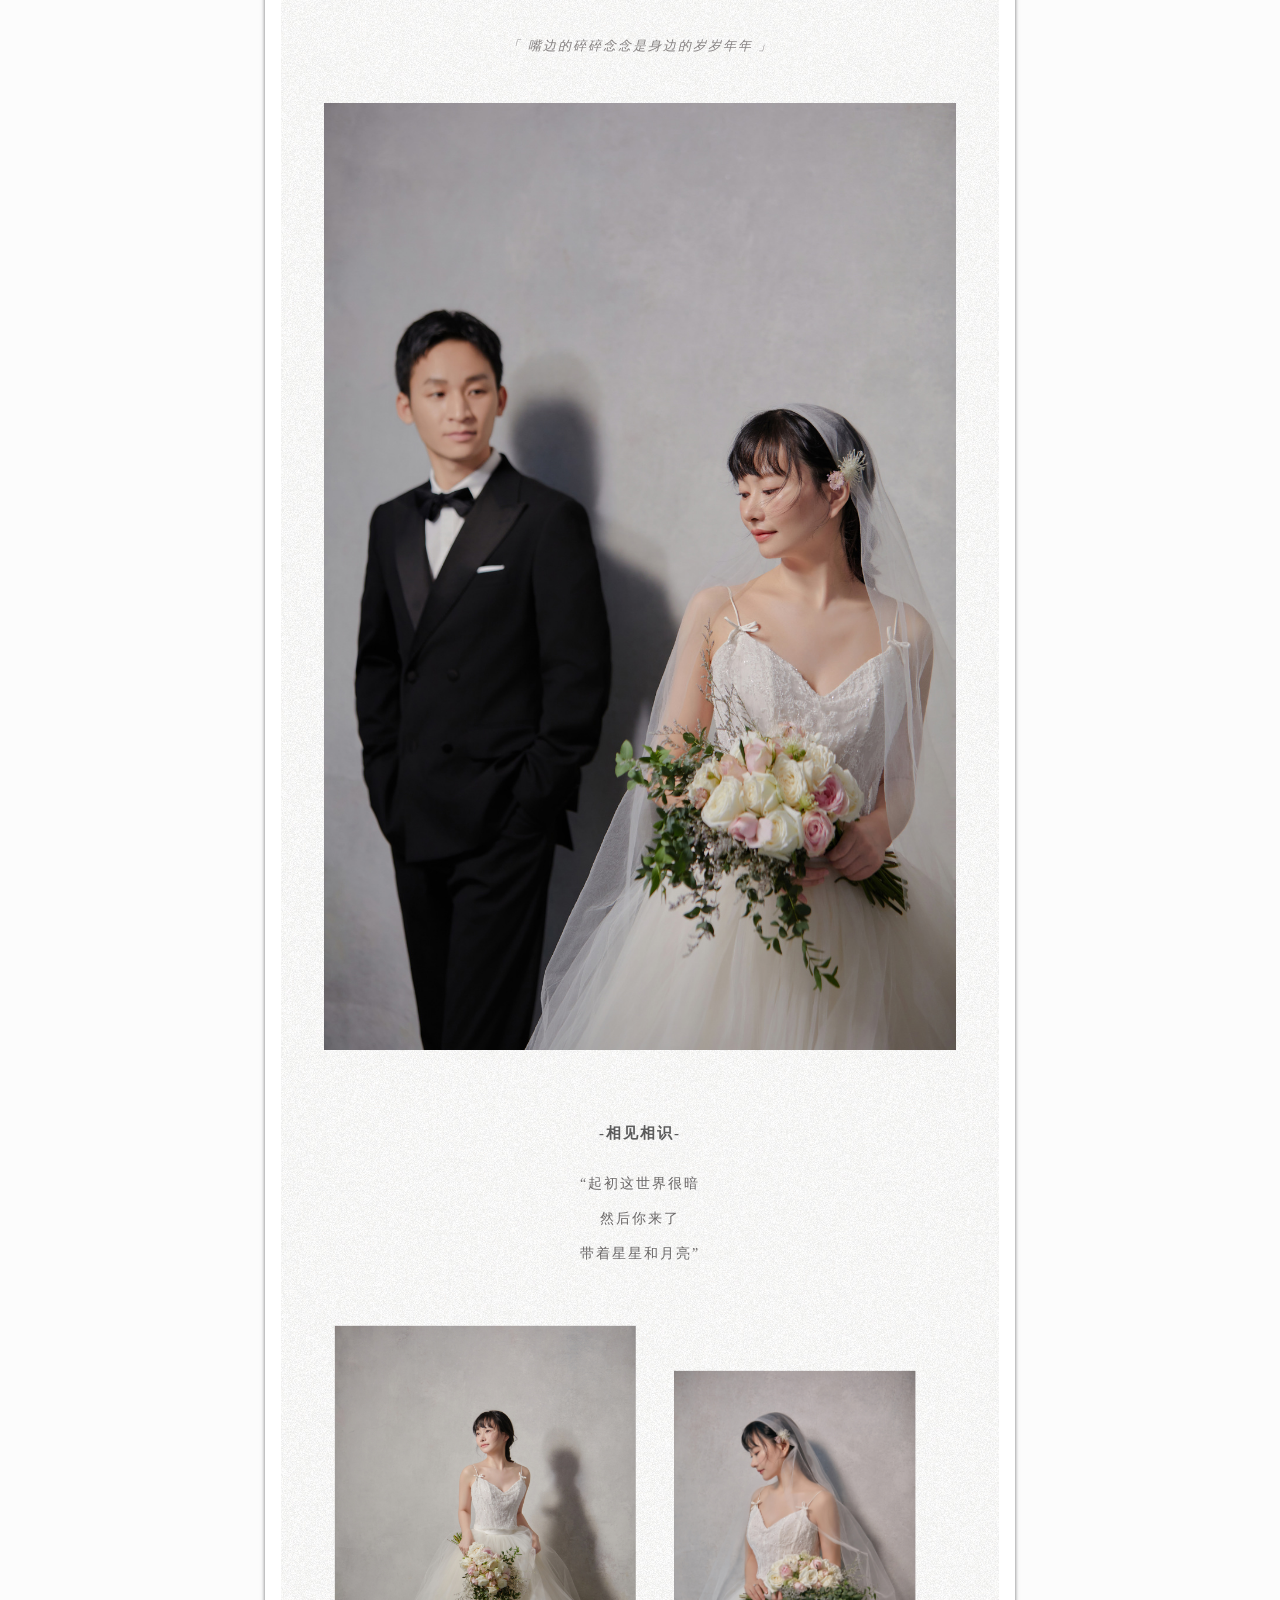
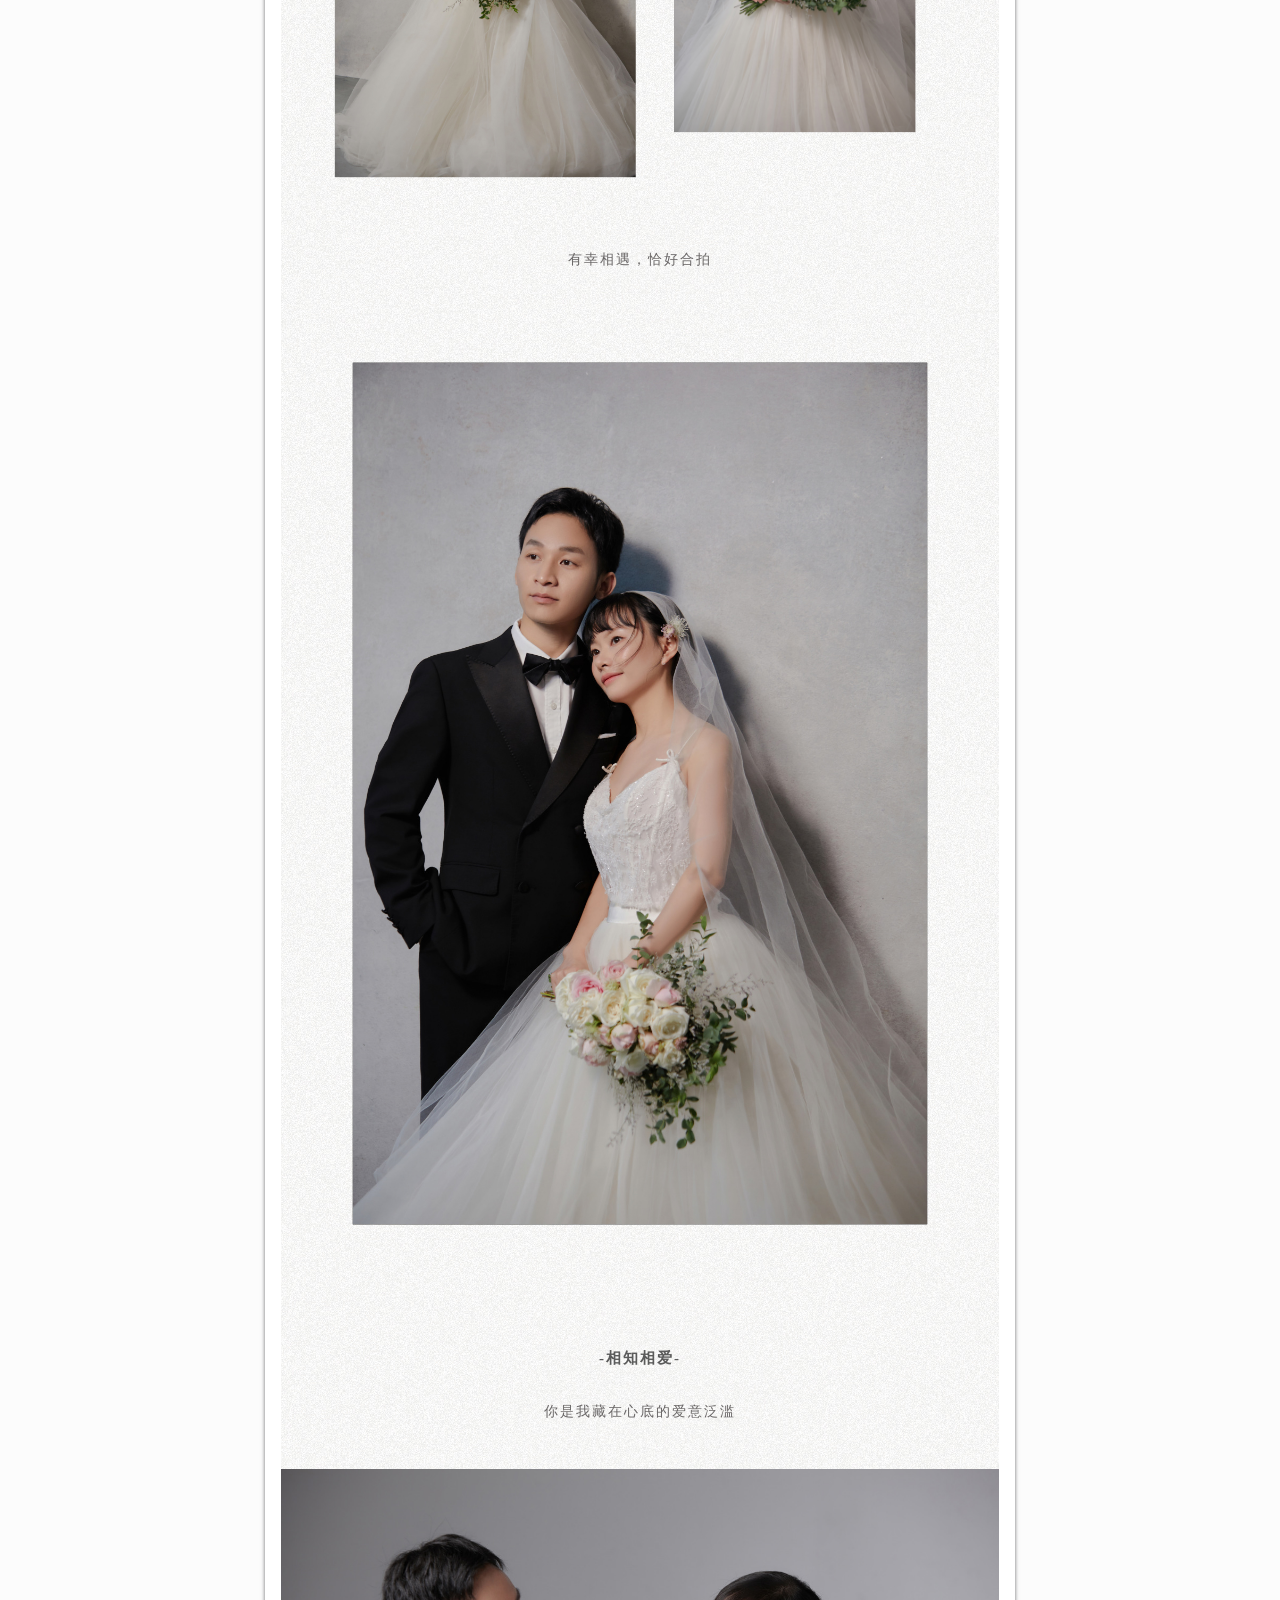
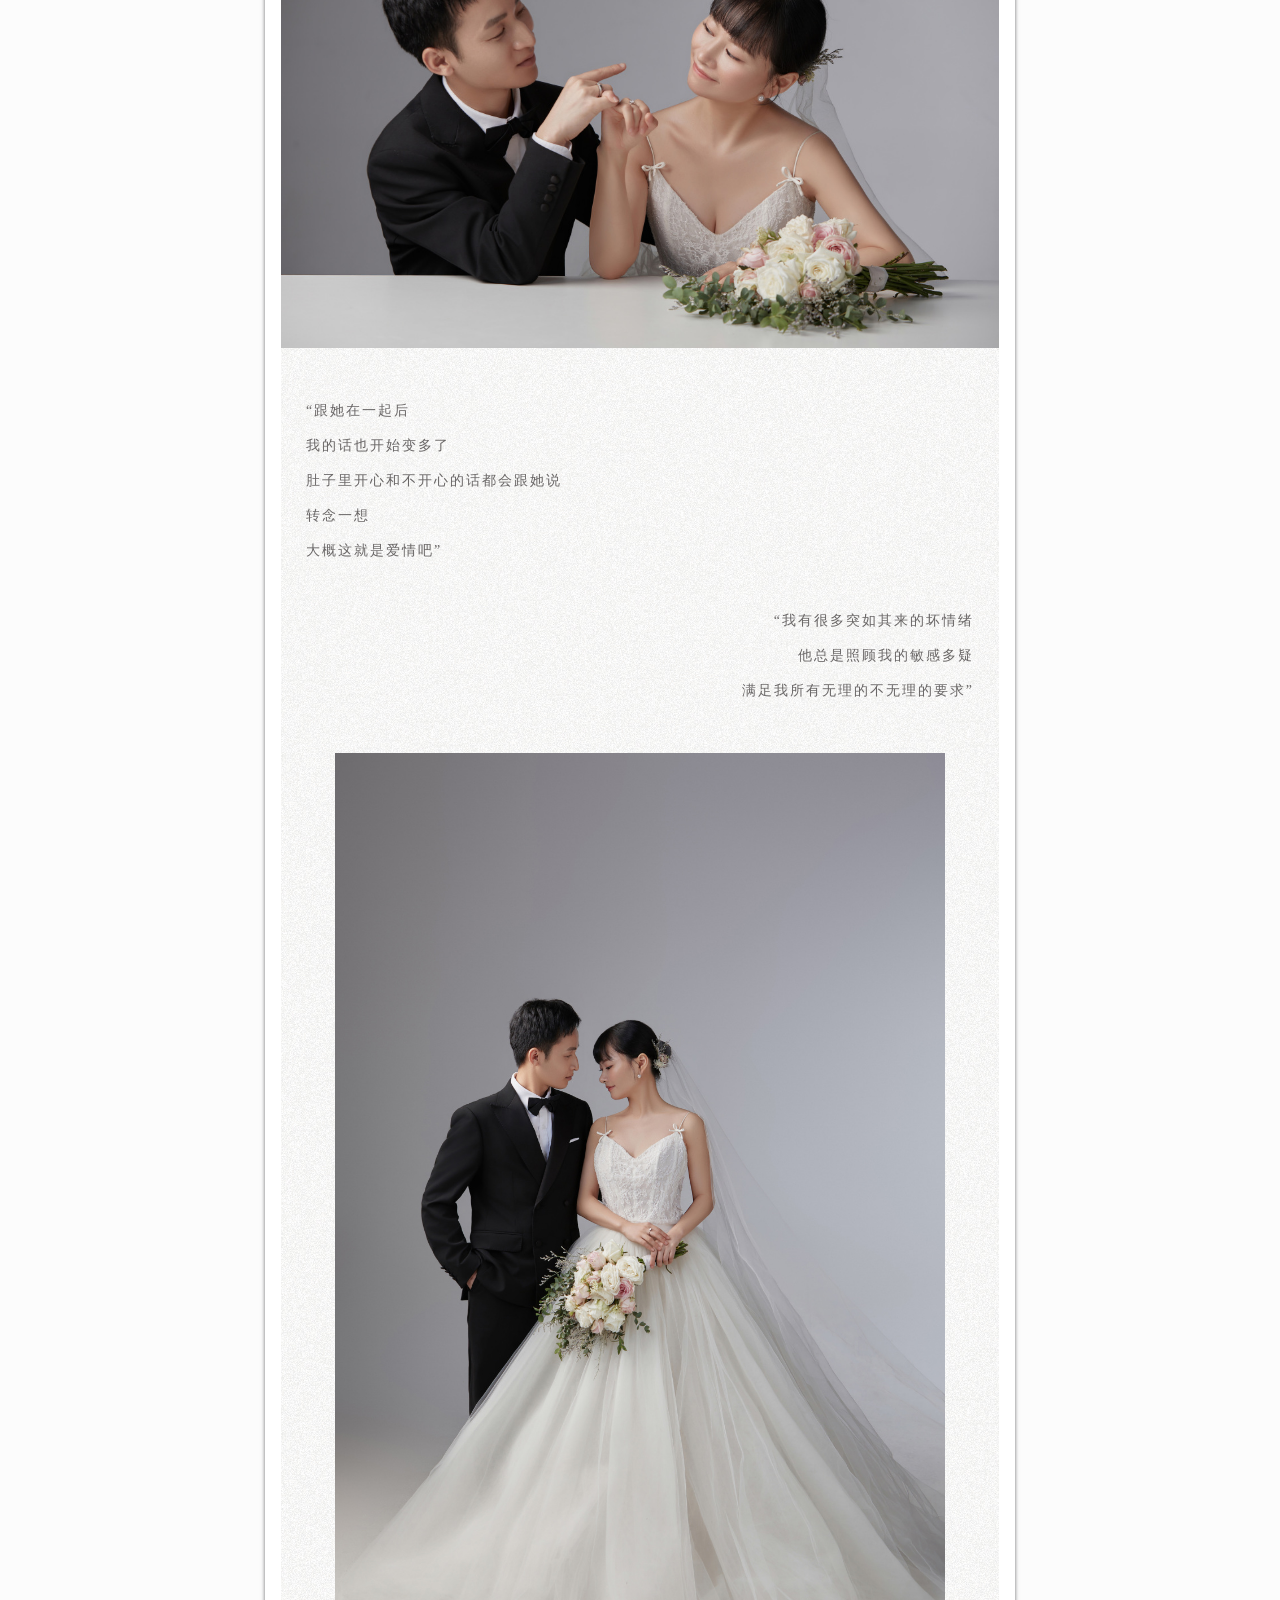
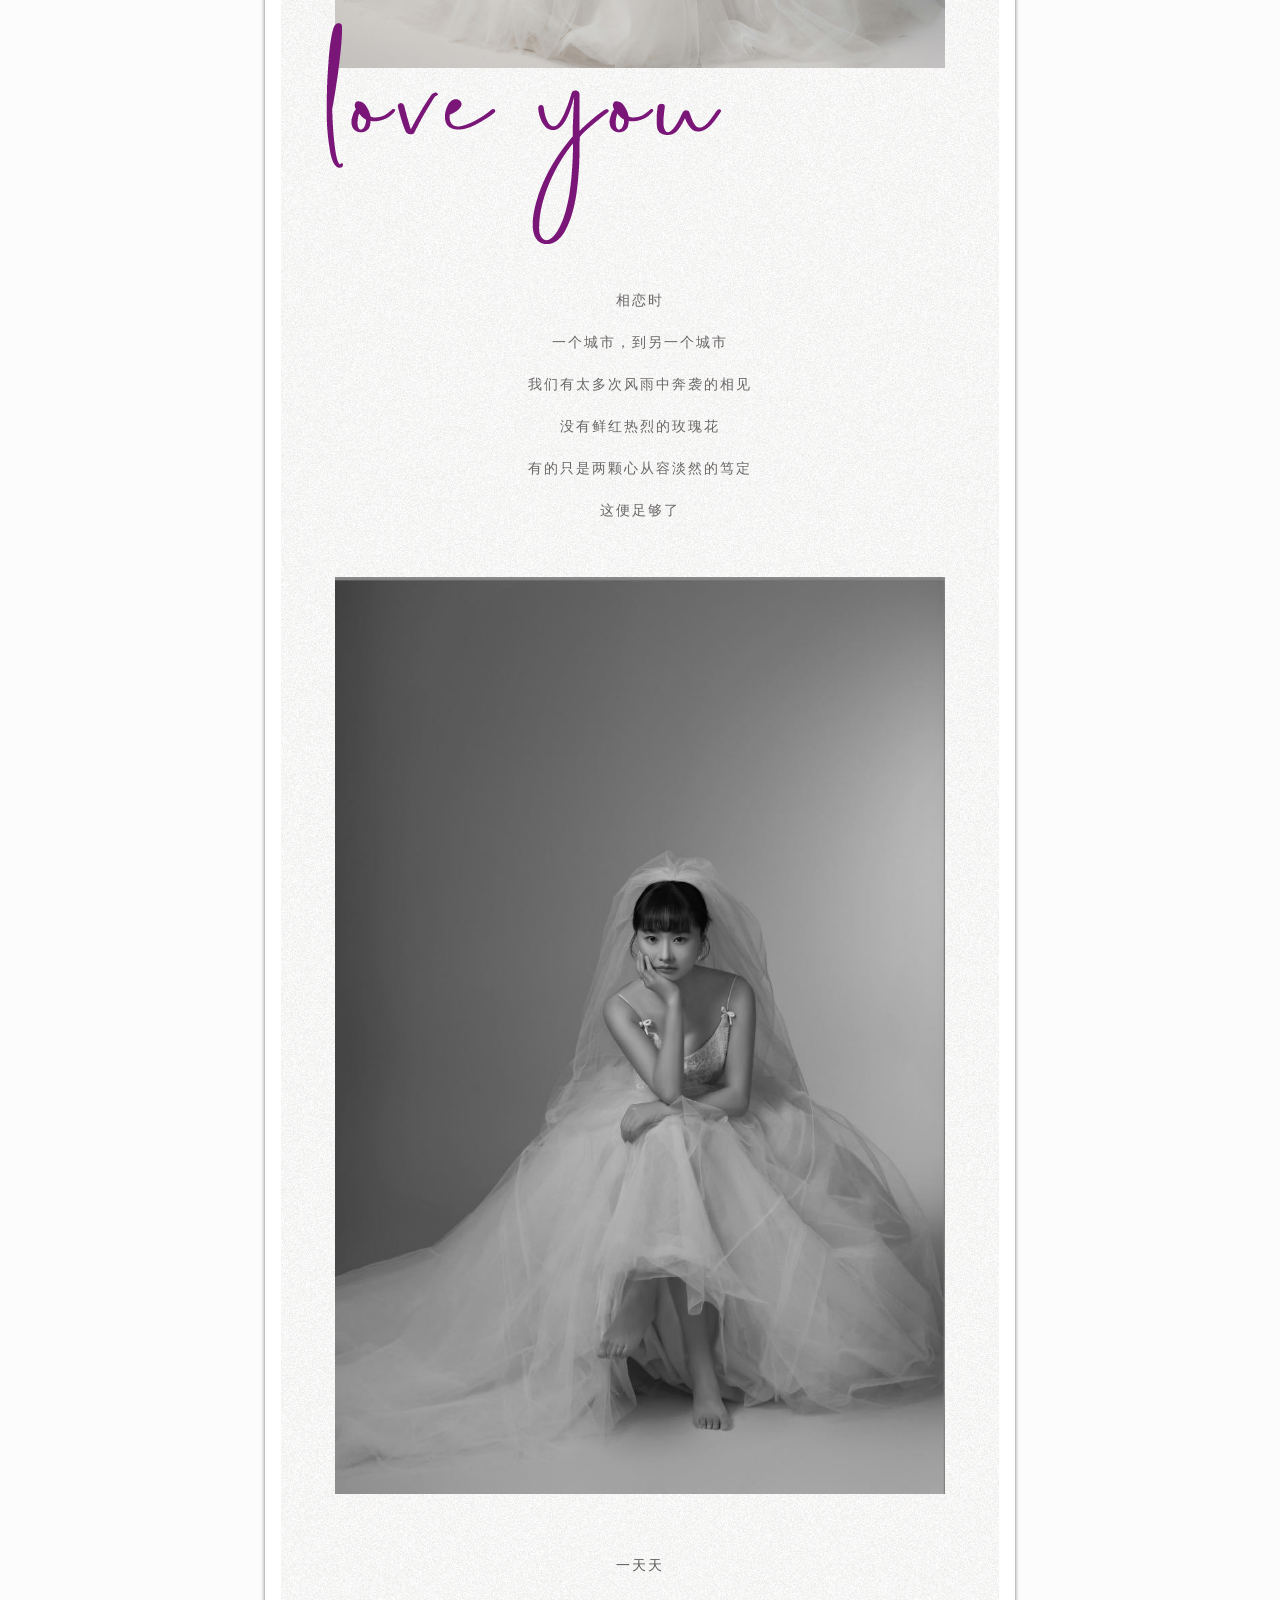
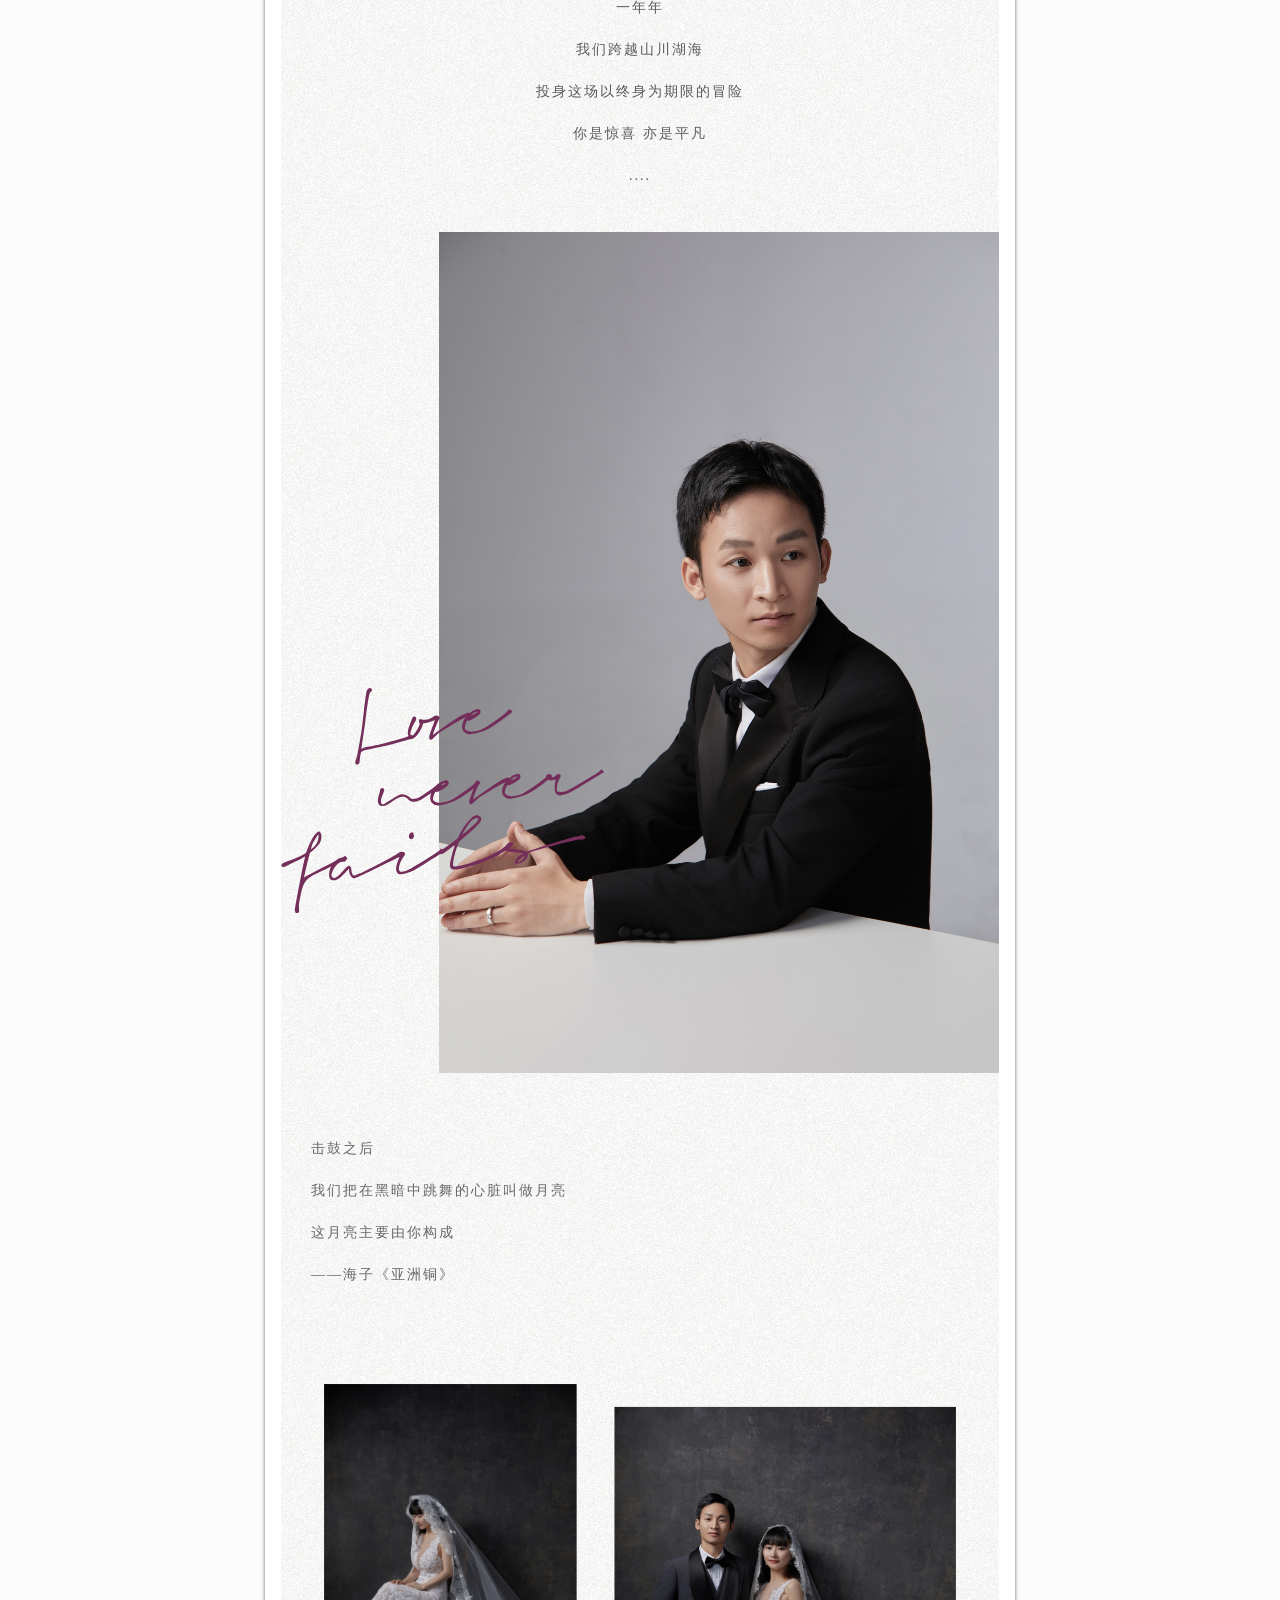
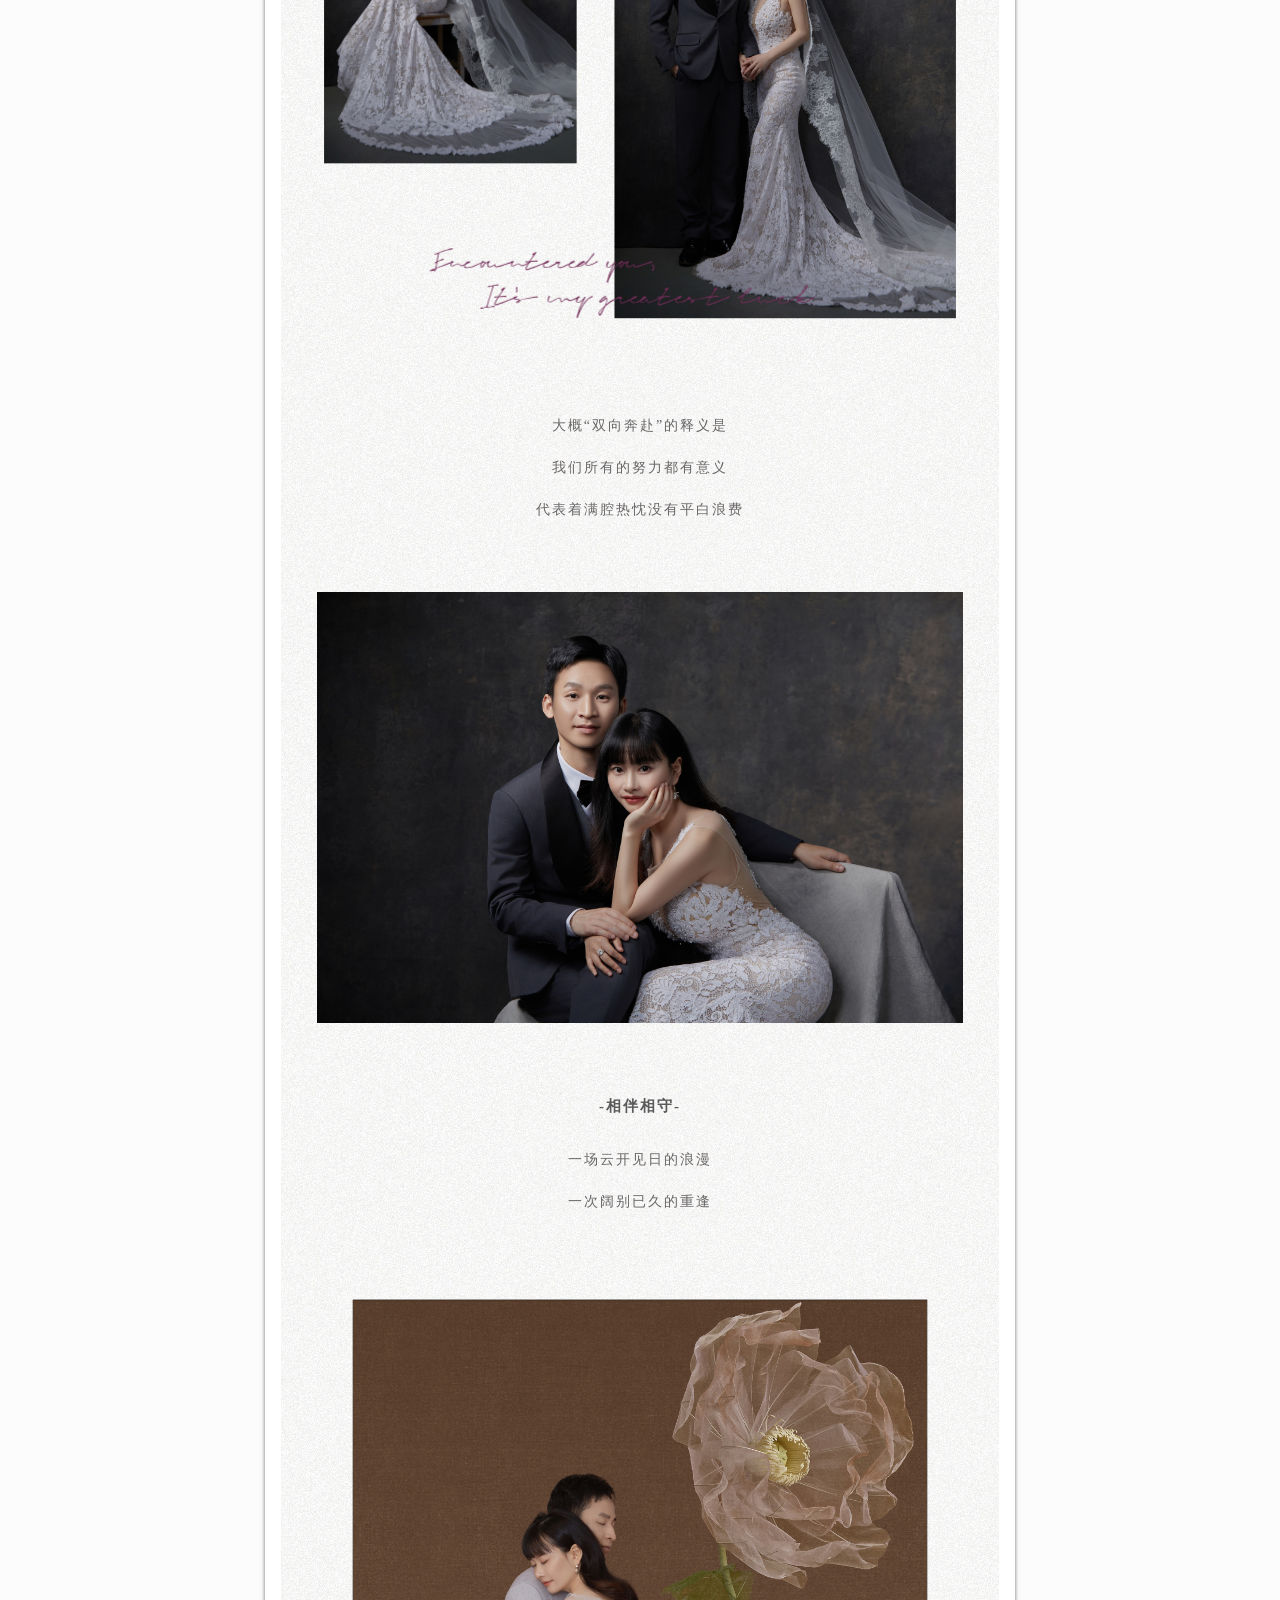
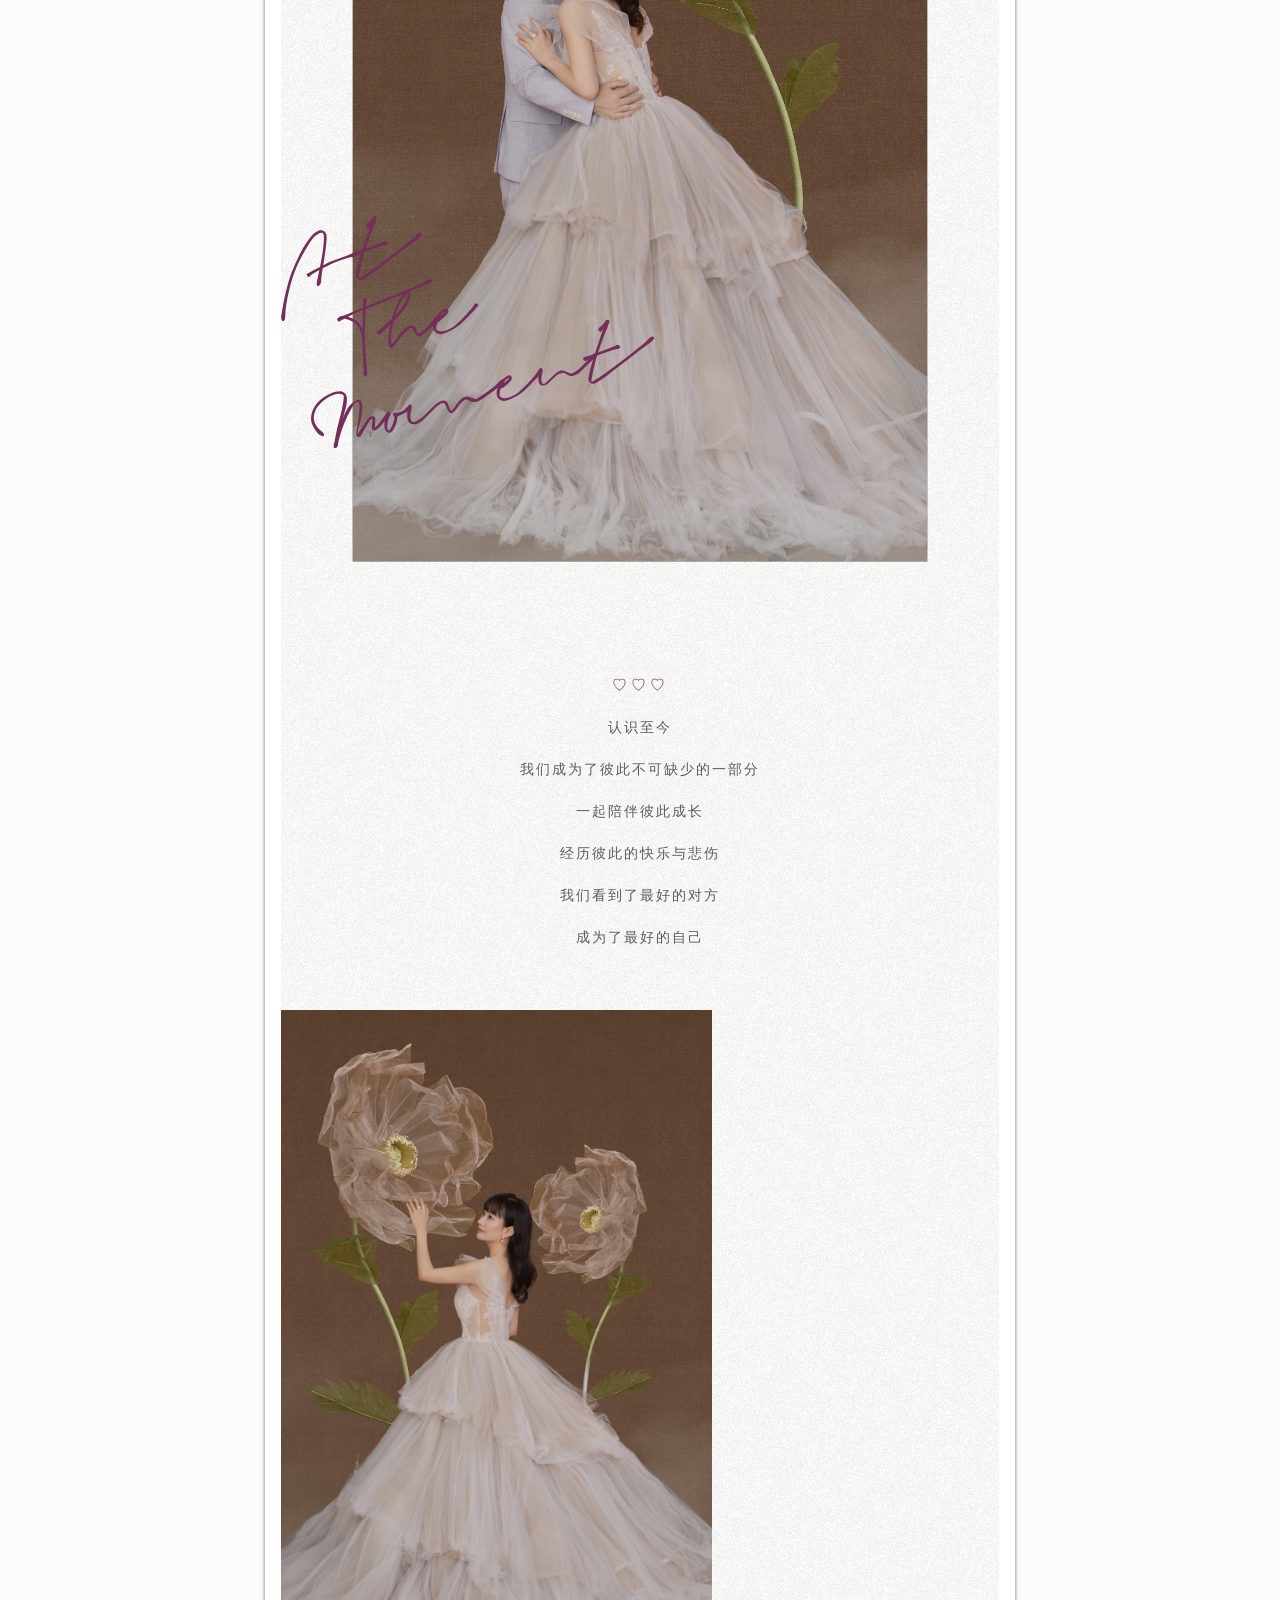
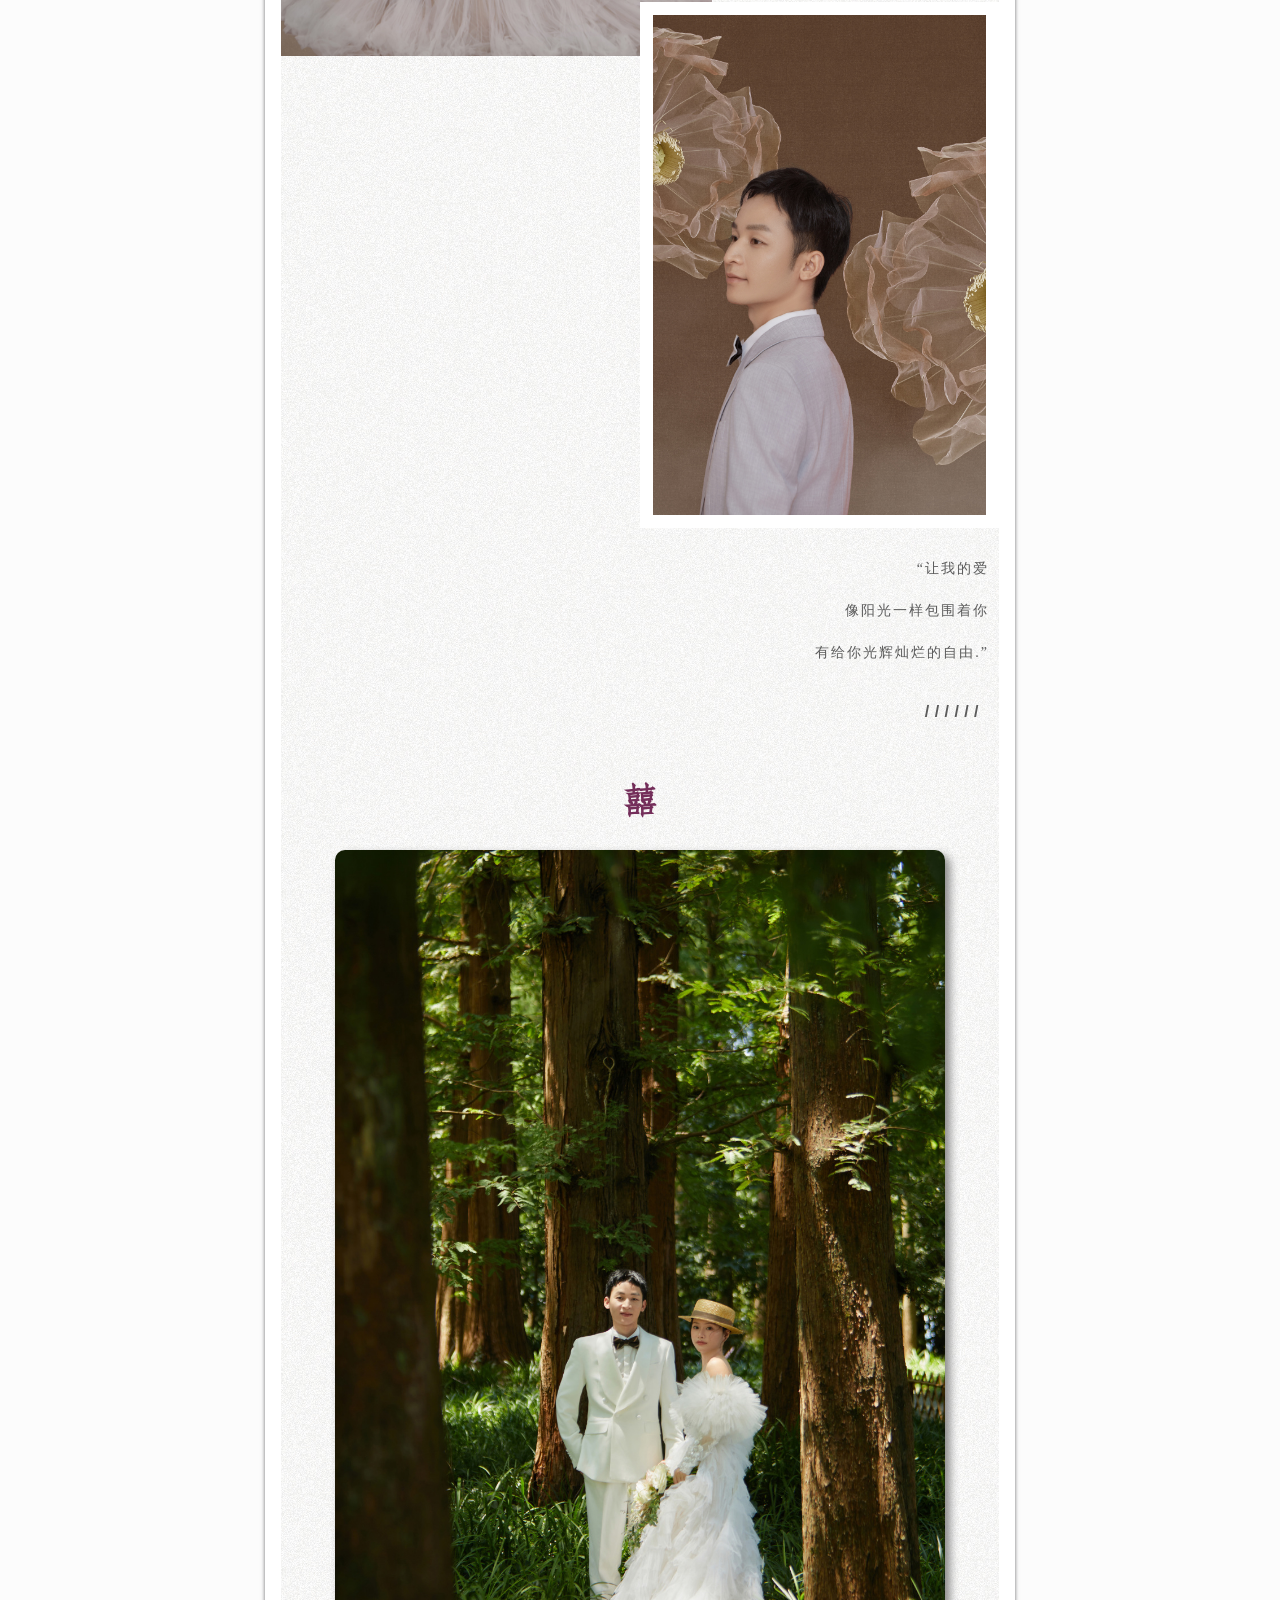
==== commit 3c0f6a0c: "修复子目录部署下的资源 404，并补充站点图标 - CSS 中三处绝对路径（音乐按钮 music.svg / mute.svg、emoji 字体）改为相对路径，   否则部署在 /wedding-in" ====
--- a/index.html
+++ b/index.html
@@ -42,6 +42,8 @@
 
 
     <meta name="robots" content="noindex, nofollow">
+    <link rel="icon" href="media/363ea75f6348fa10.jpg">
+    <link rel="apple-touch-icon" href="media/363ea75f6348fa10.jpg">
     <title>WEDDING | 黄剑&amp;陈霞的婚礼邀请函</title>
 
     <link rel="stylesheet" href="assets/dafb03.paper.min.css">
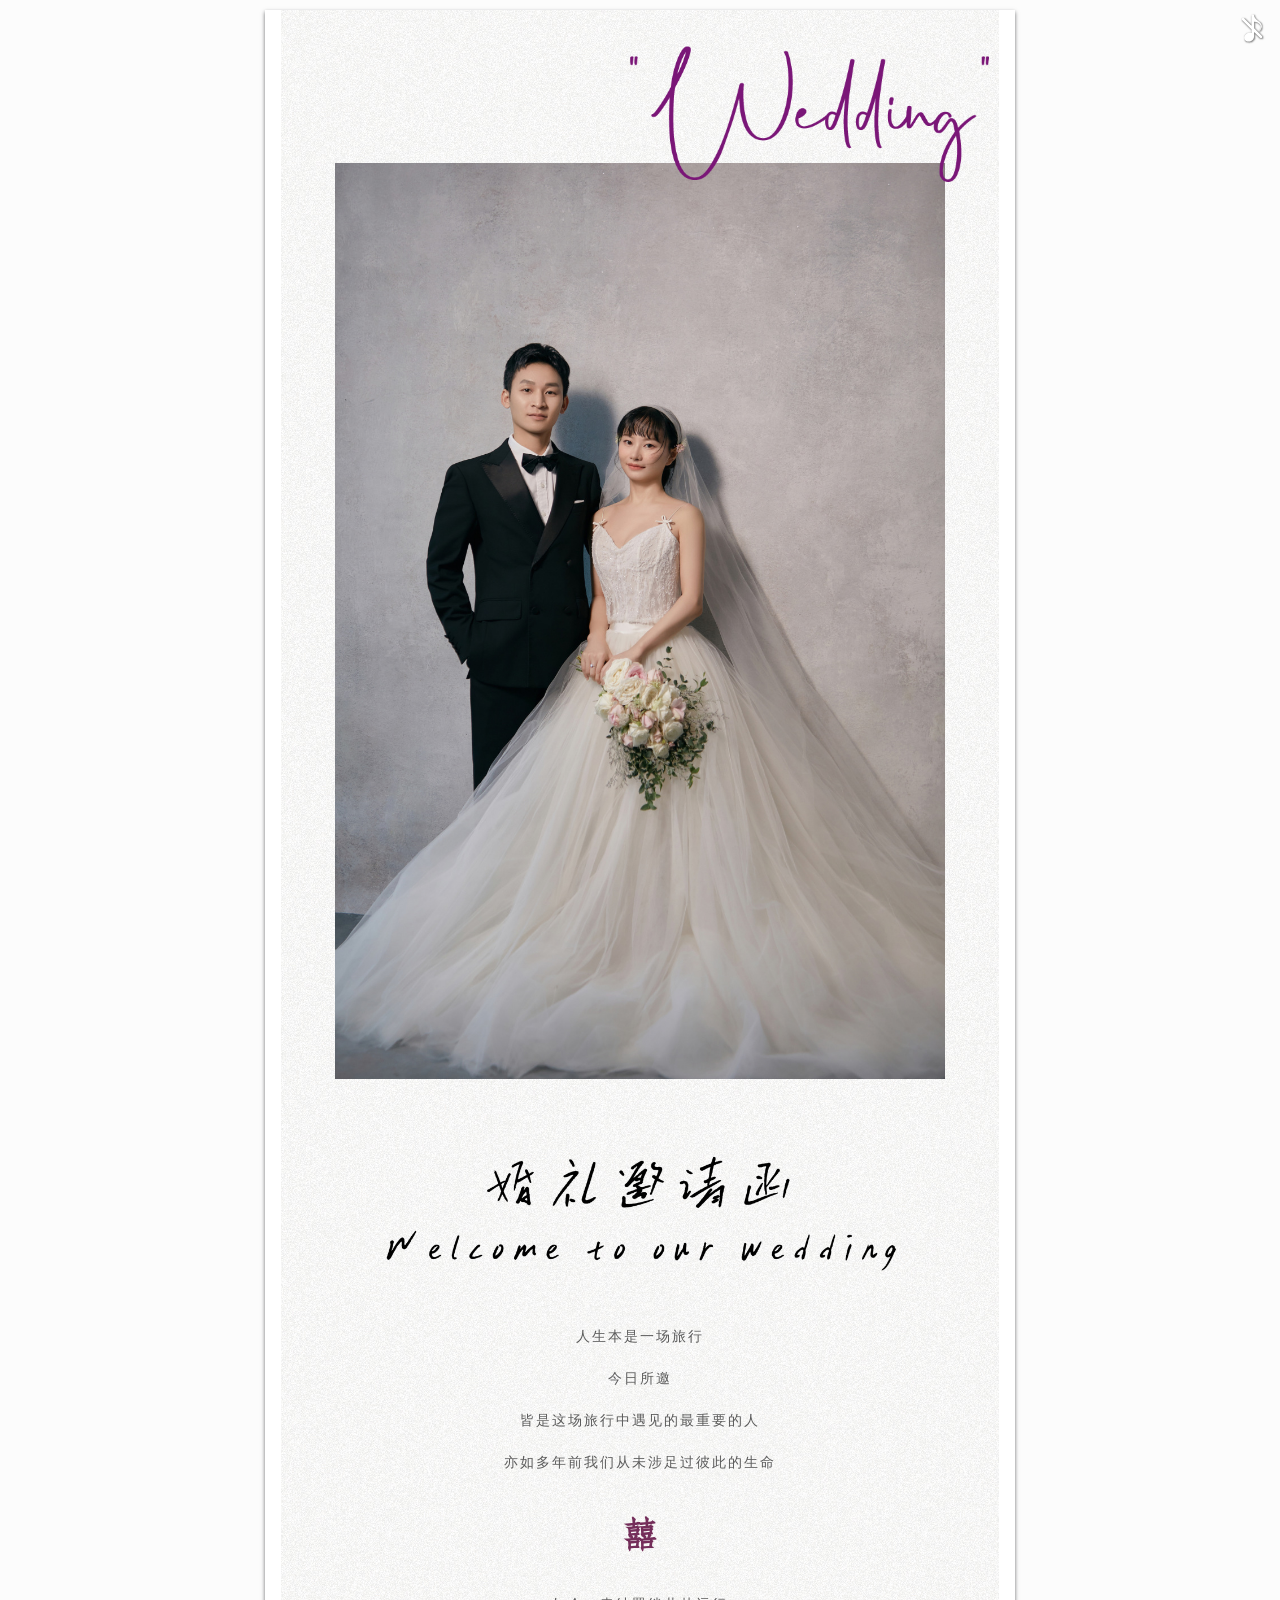
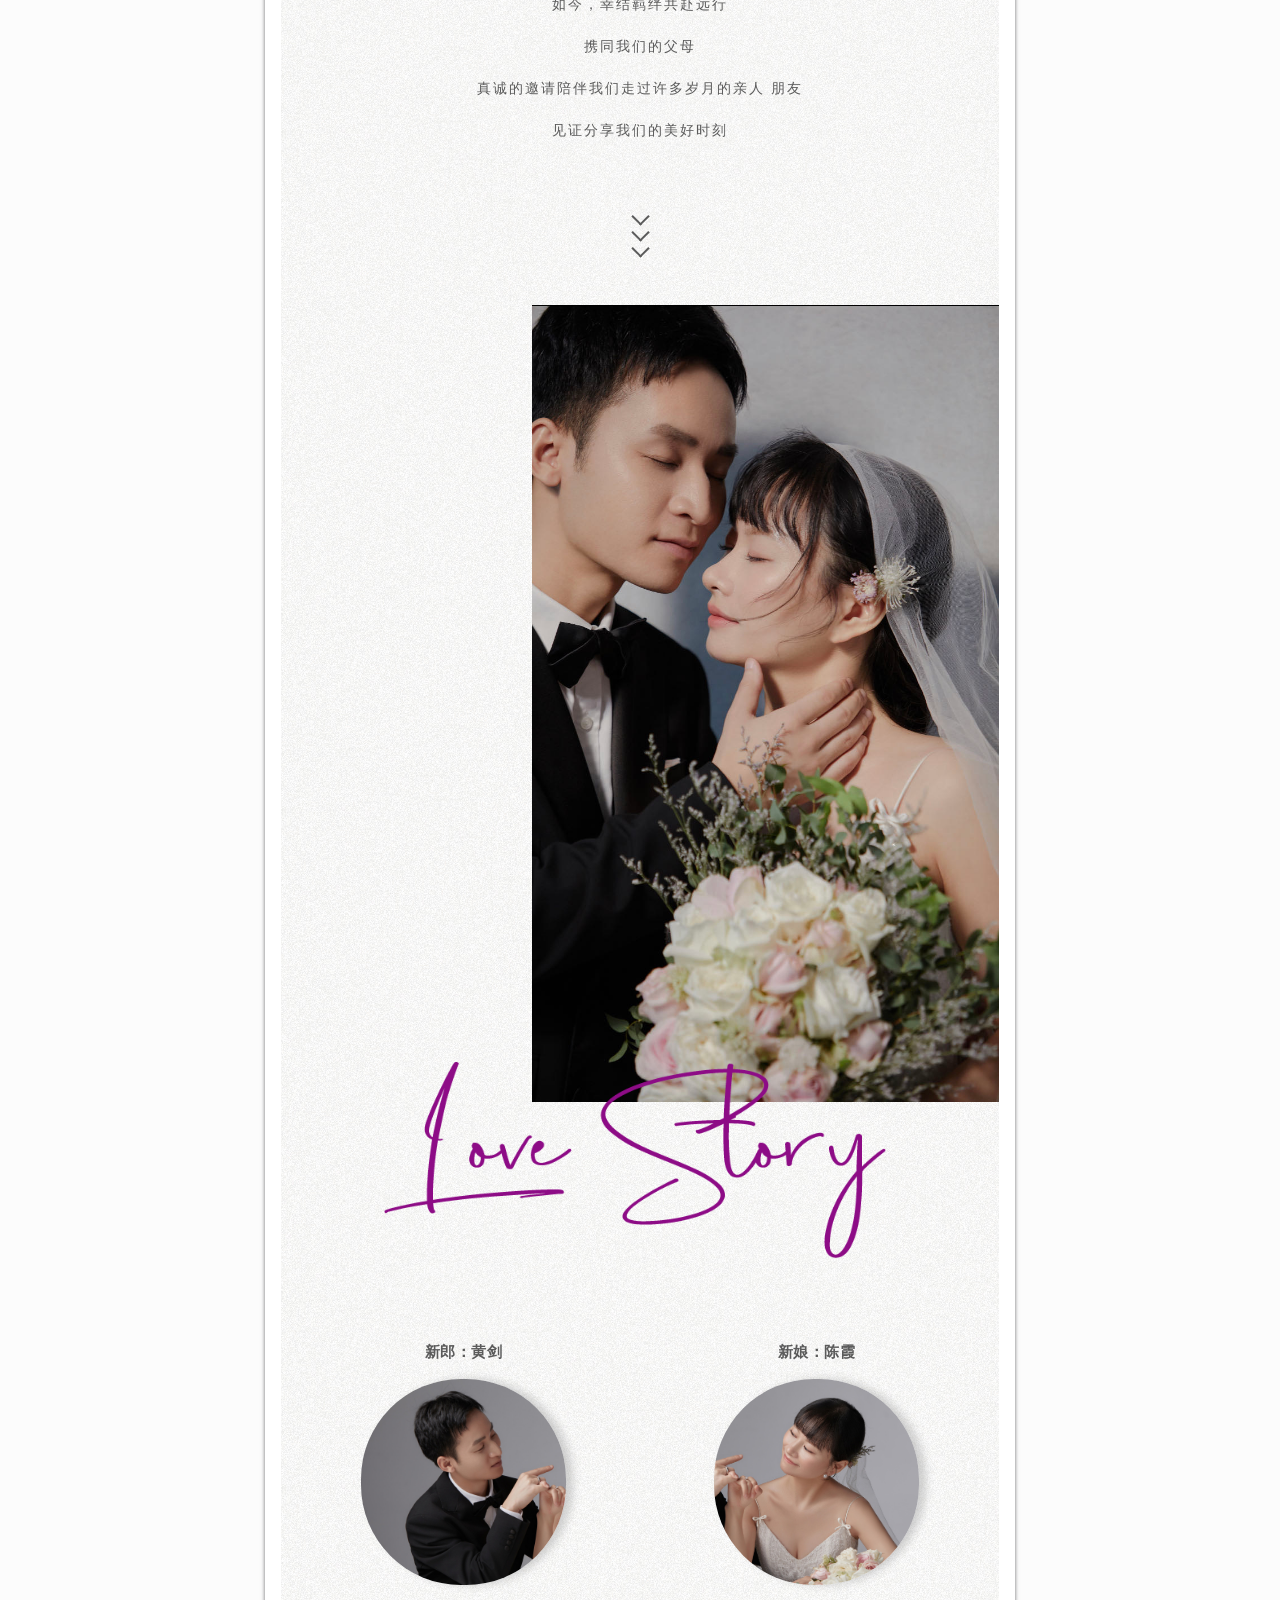
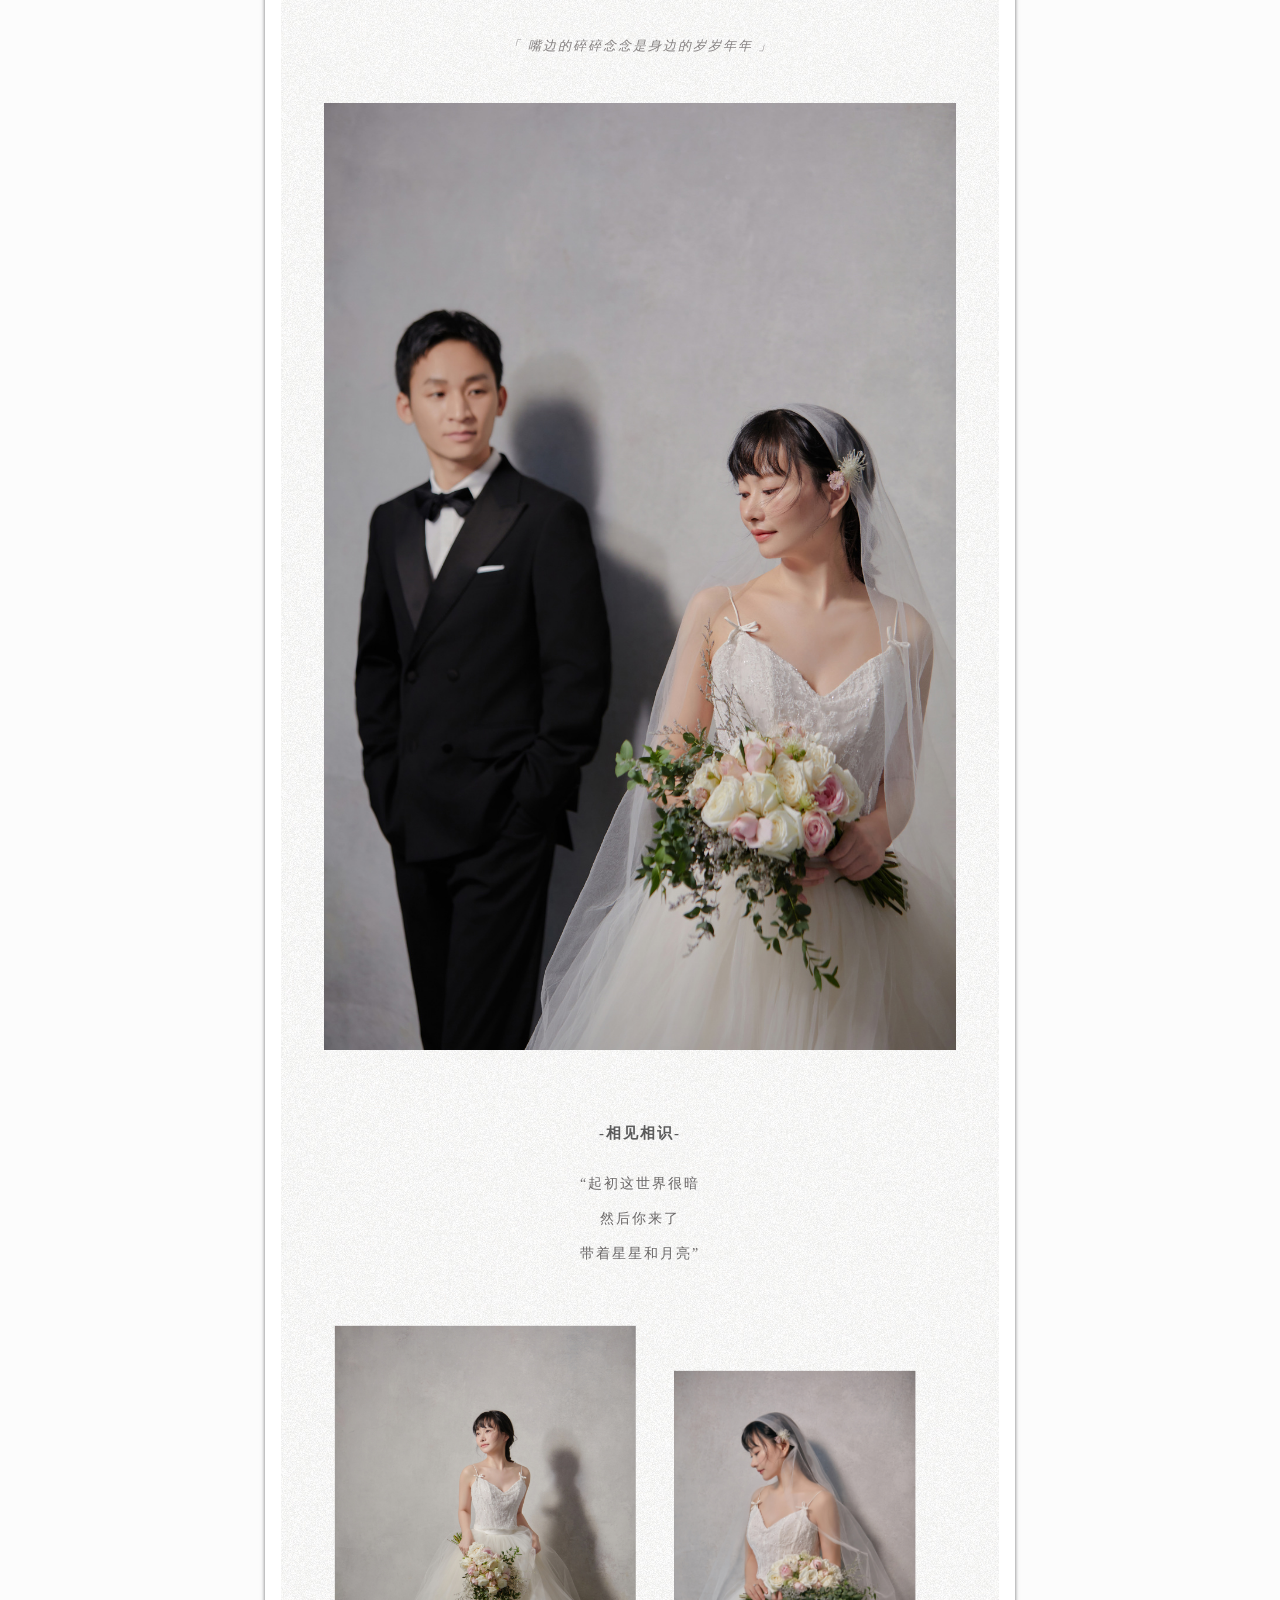
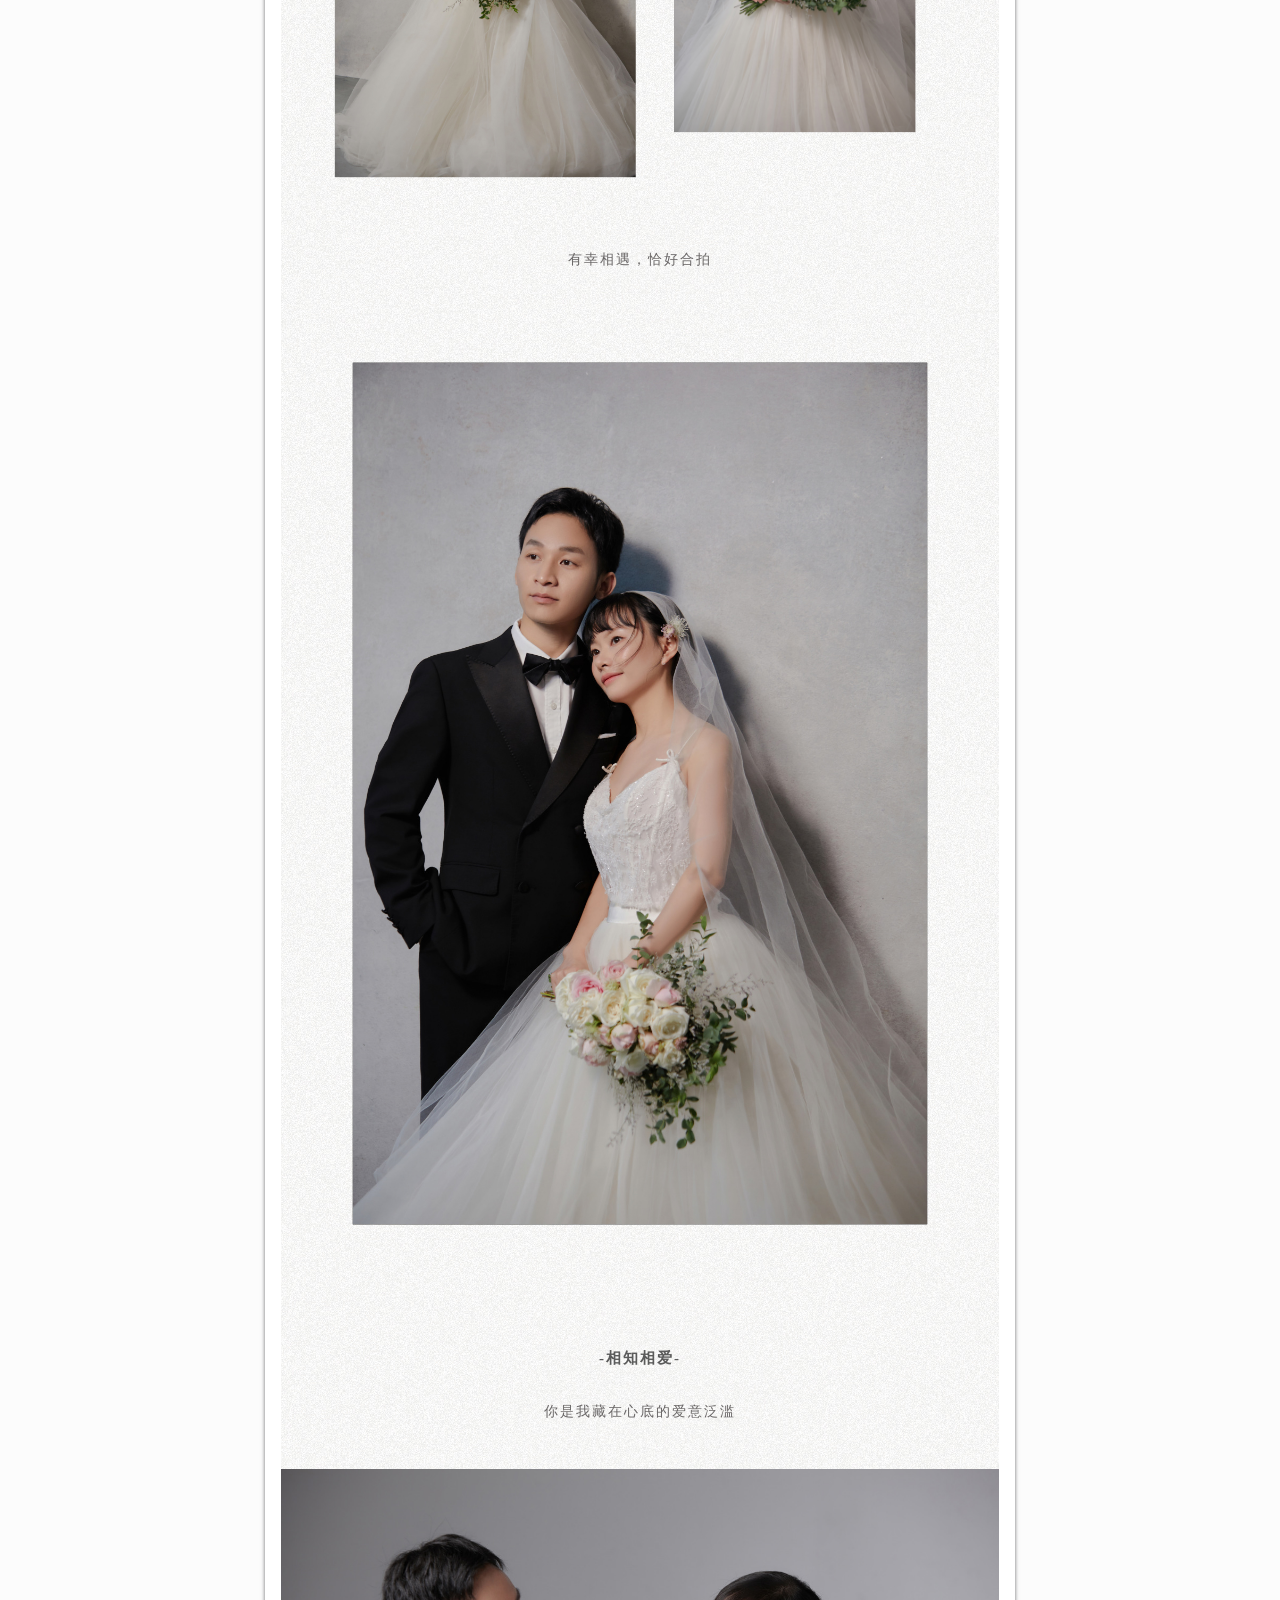
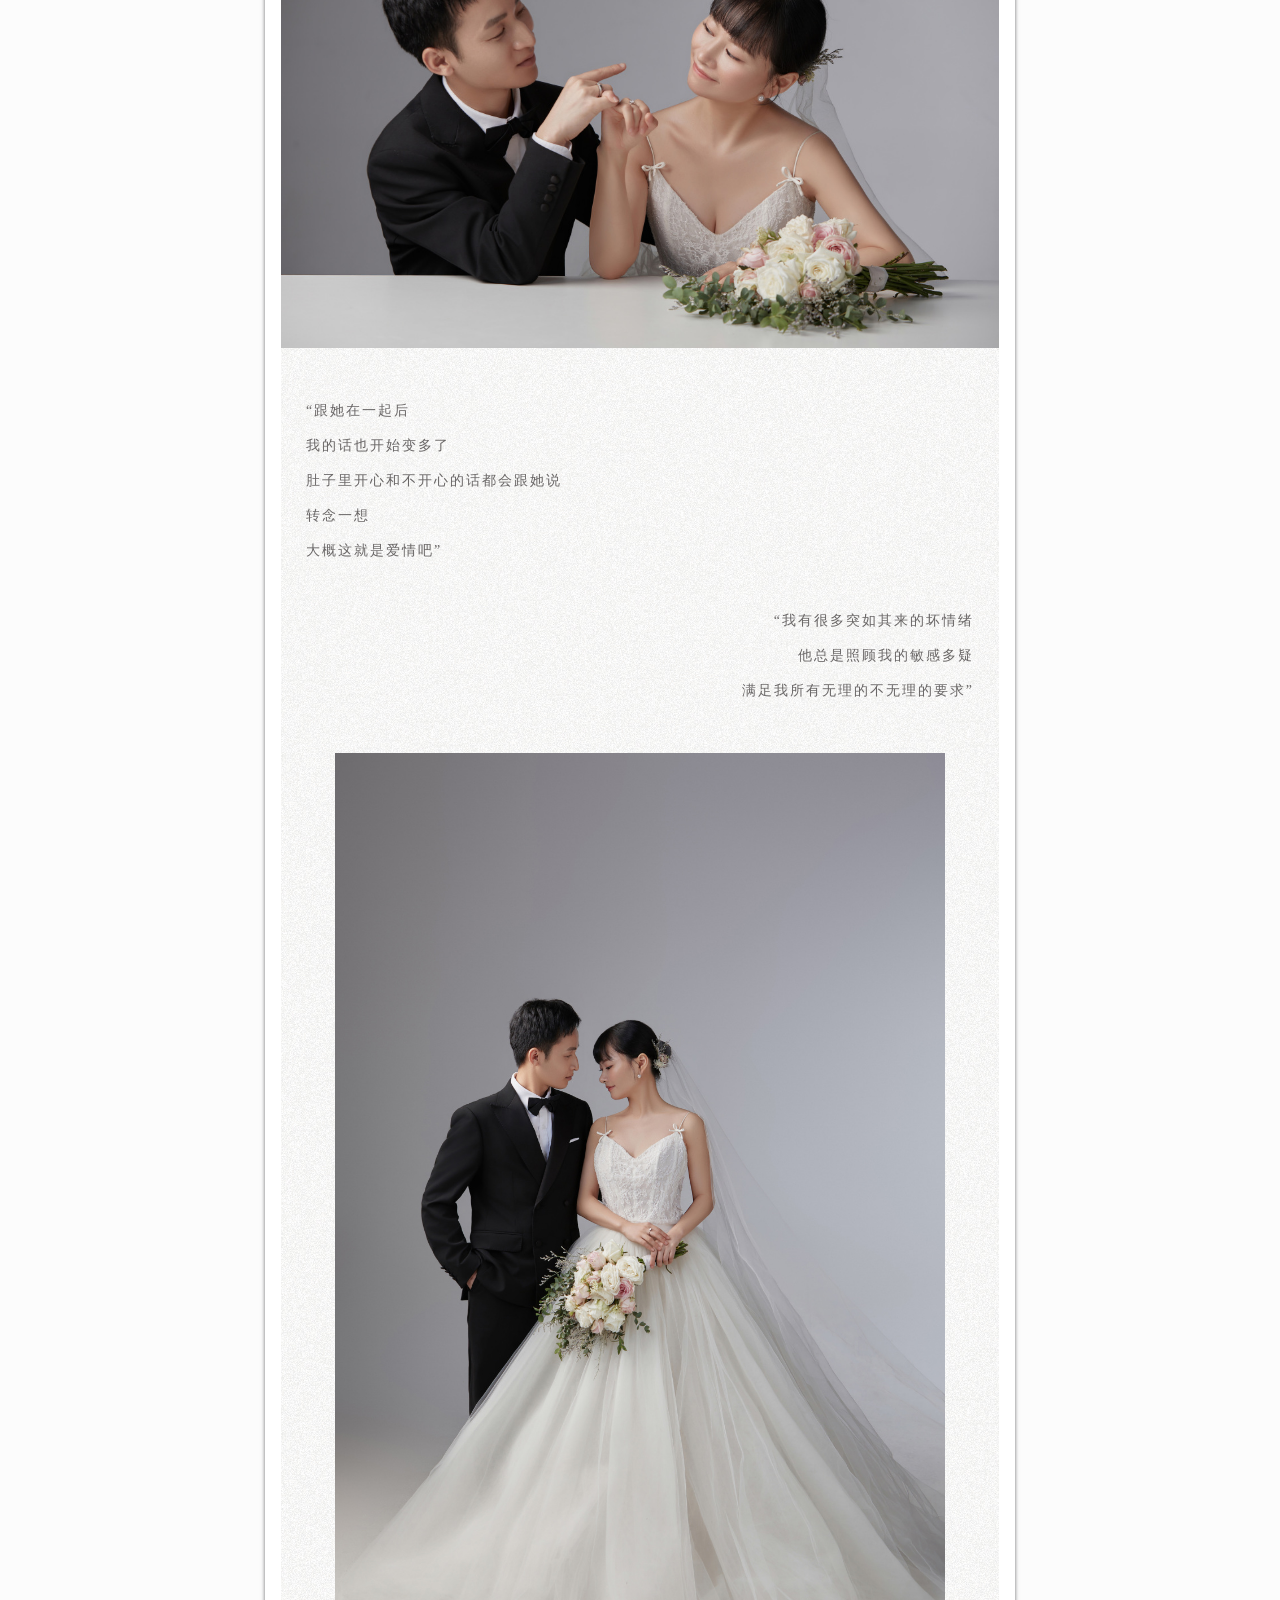
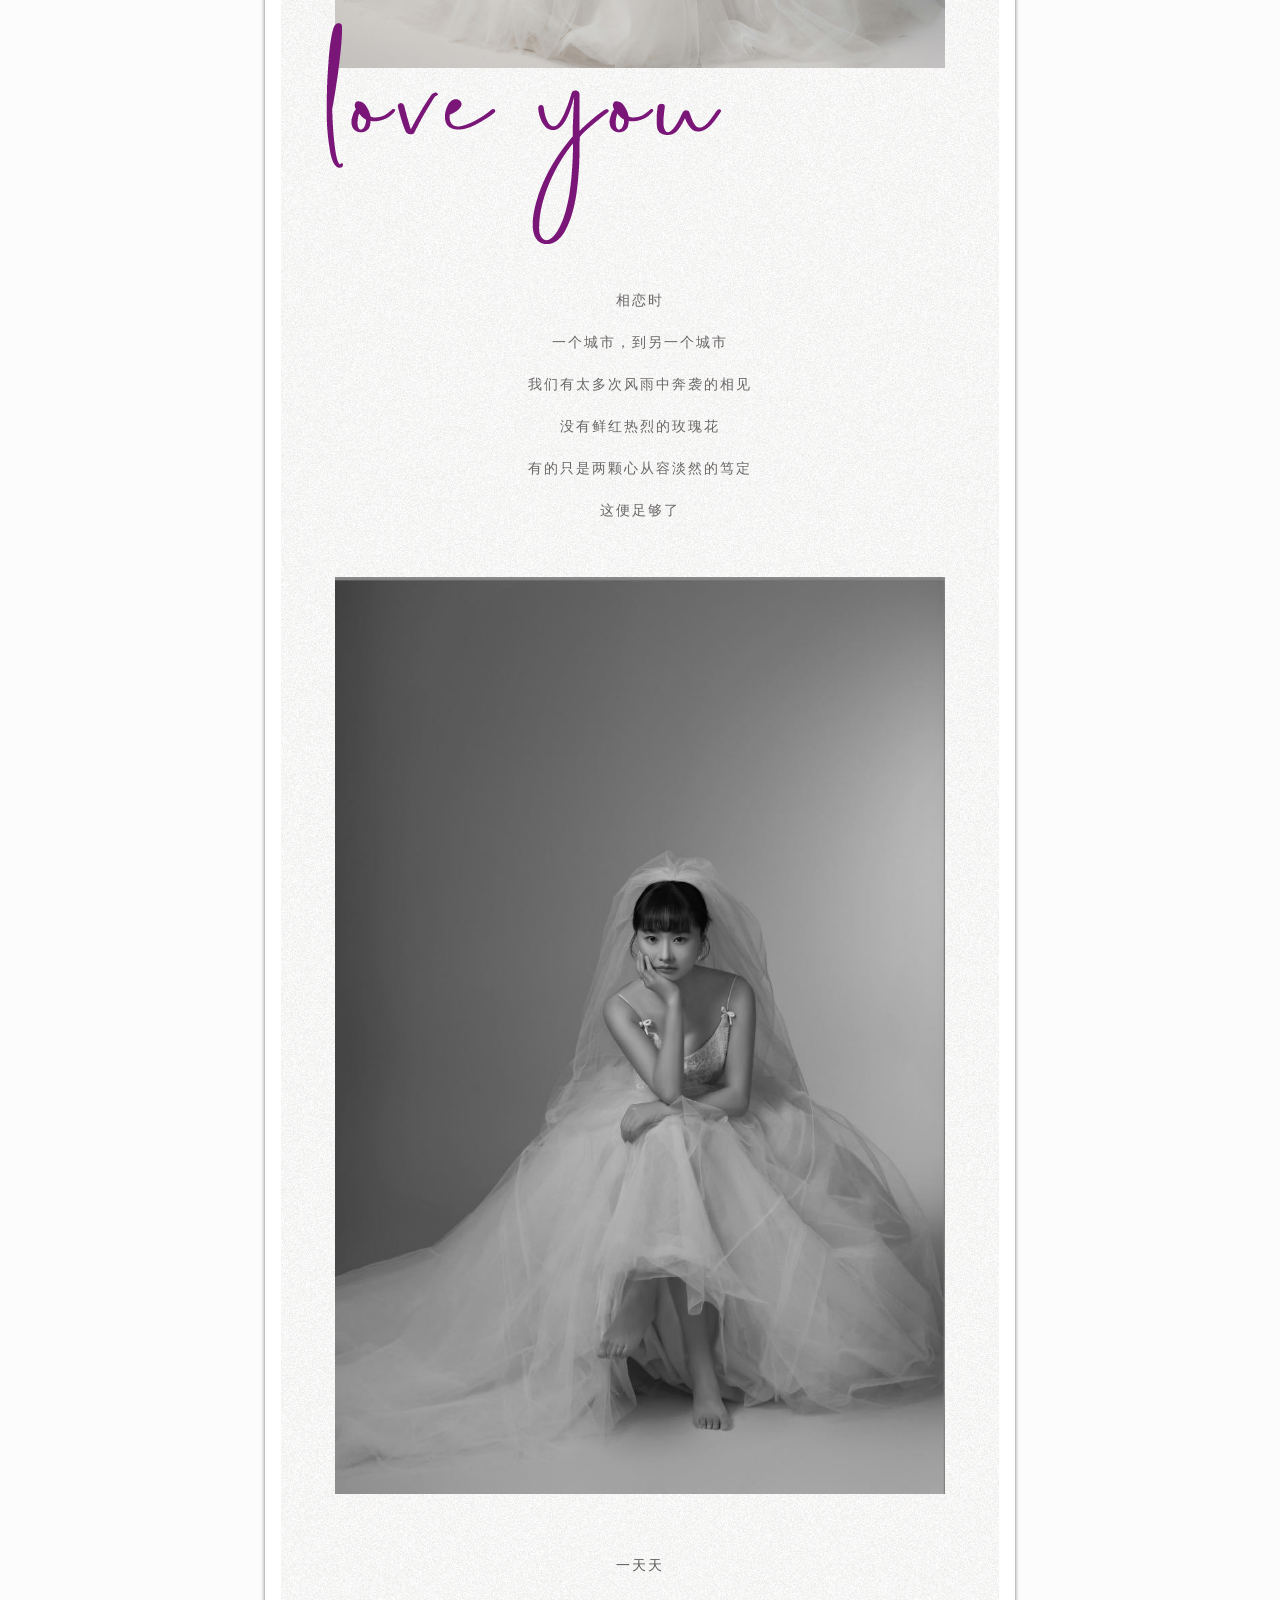
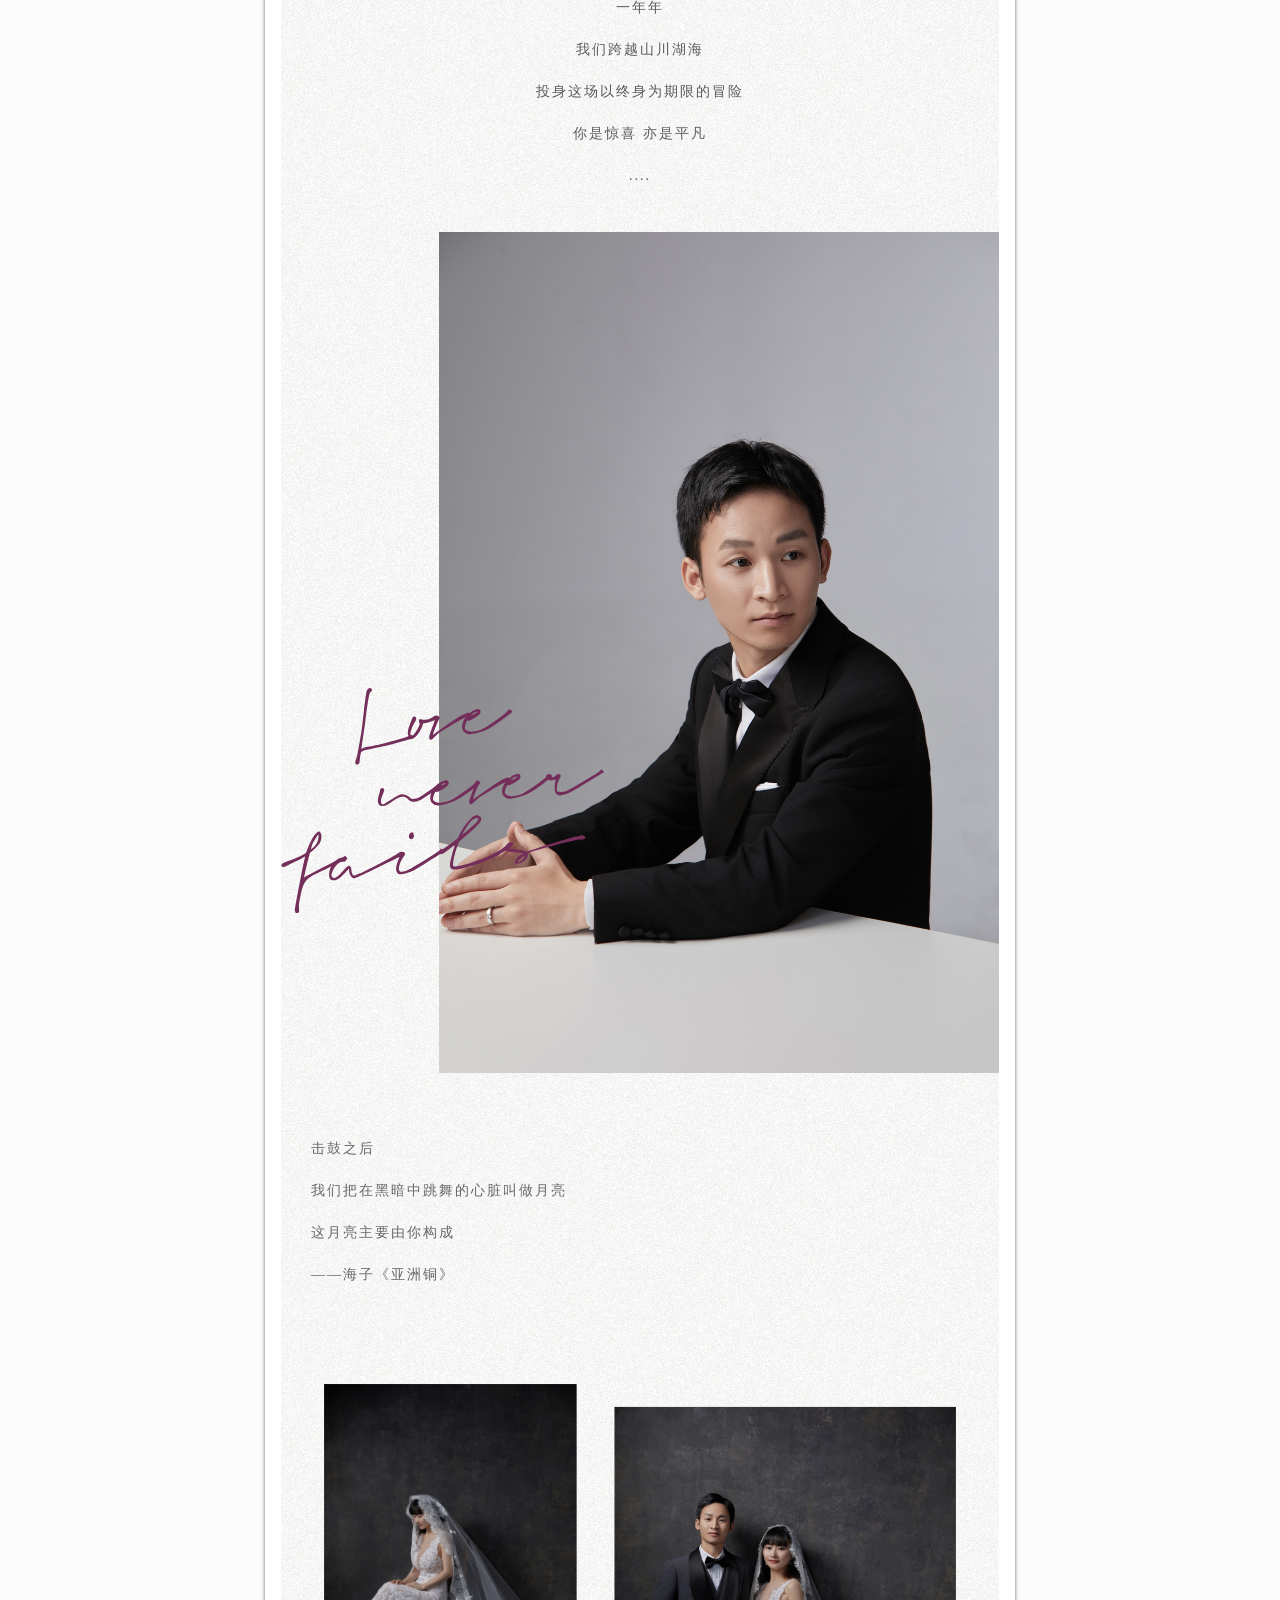
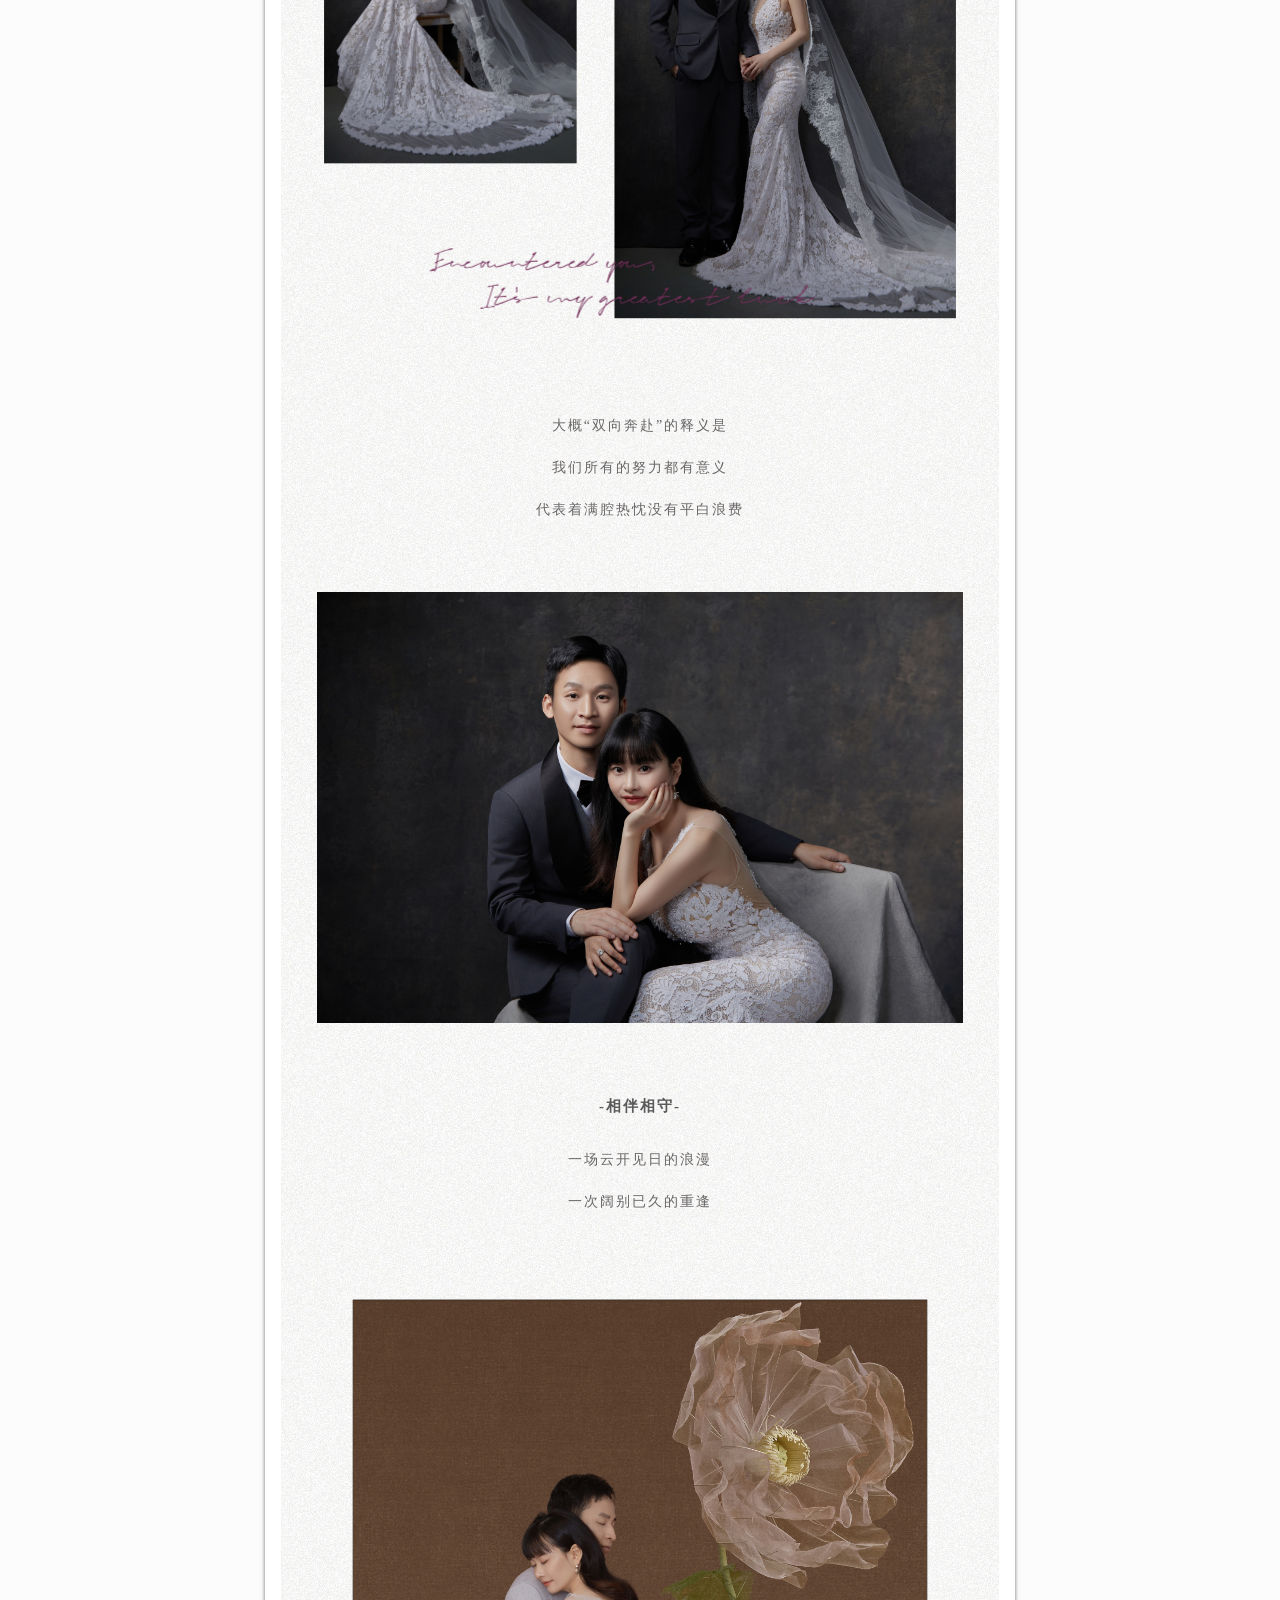
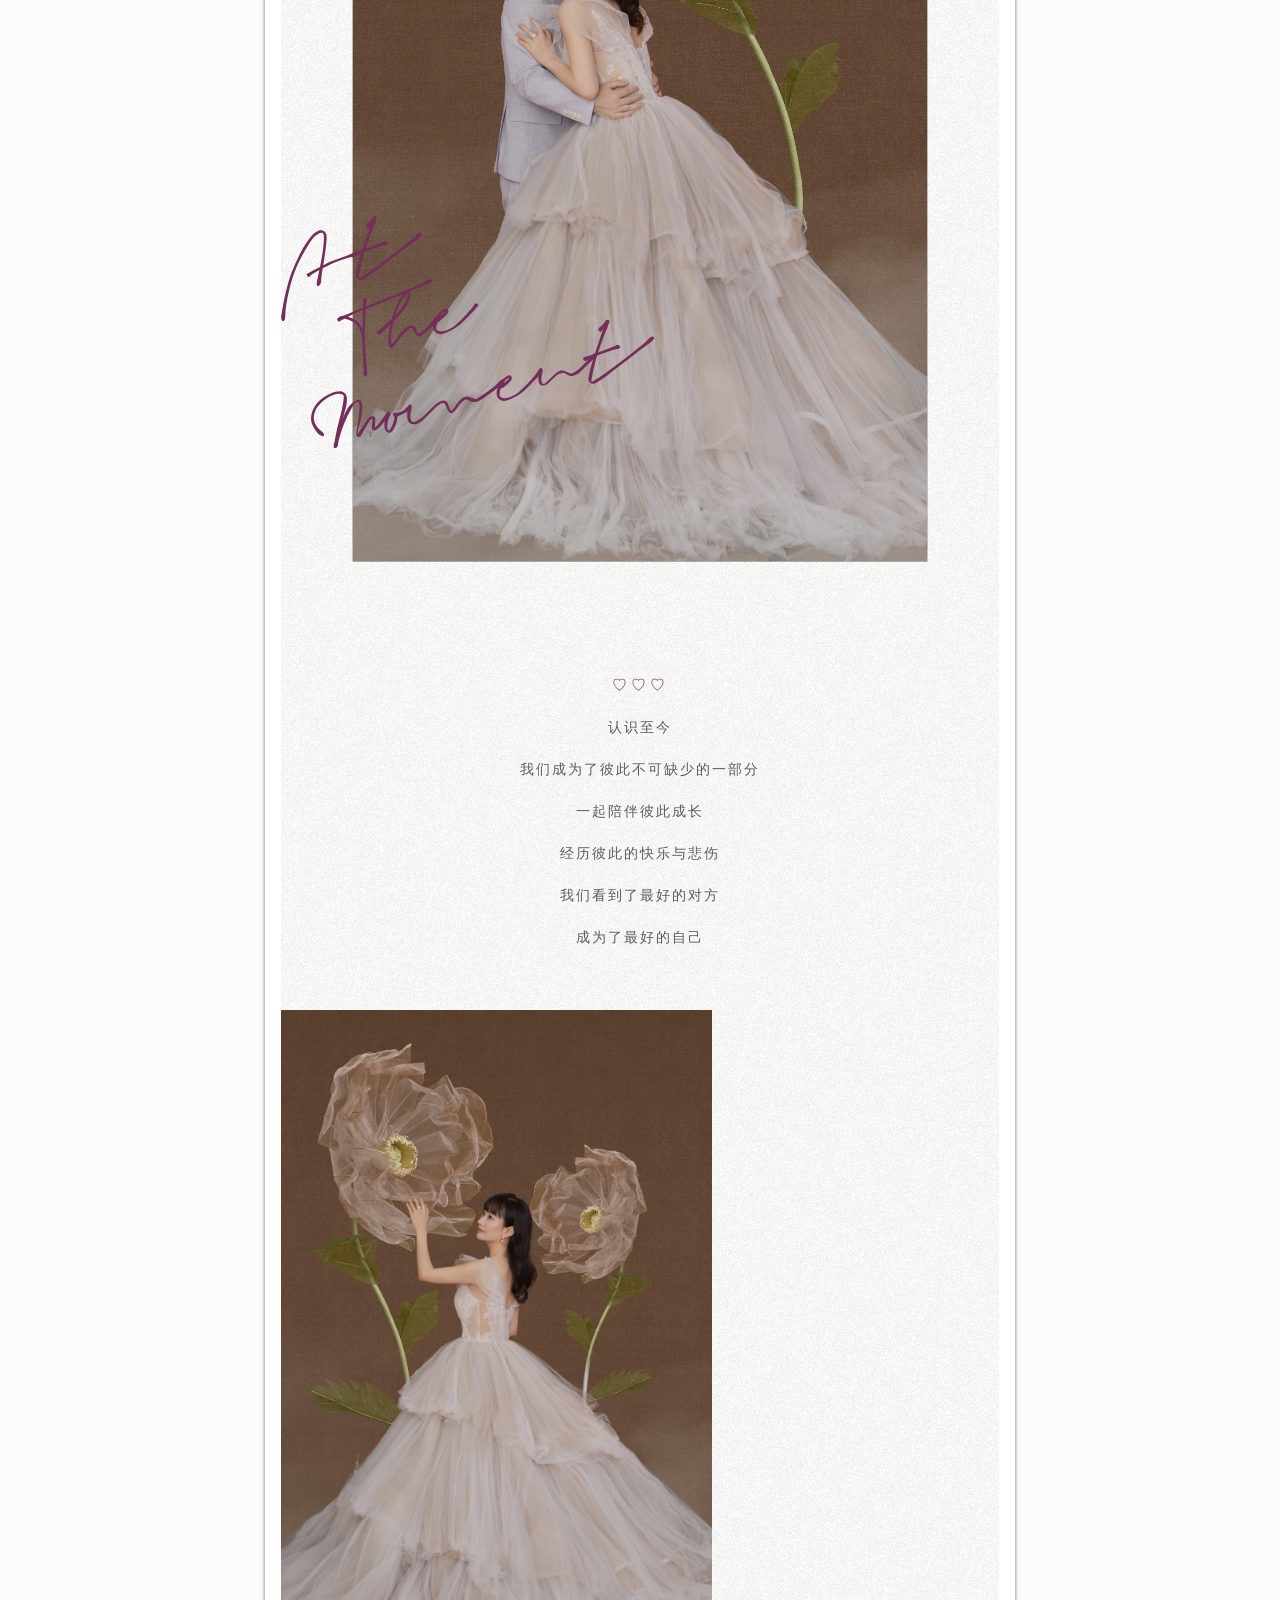
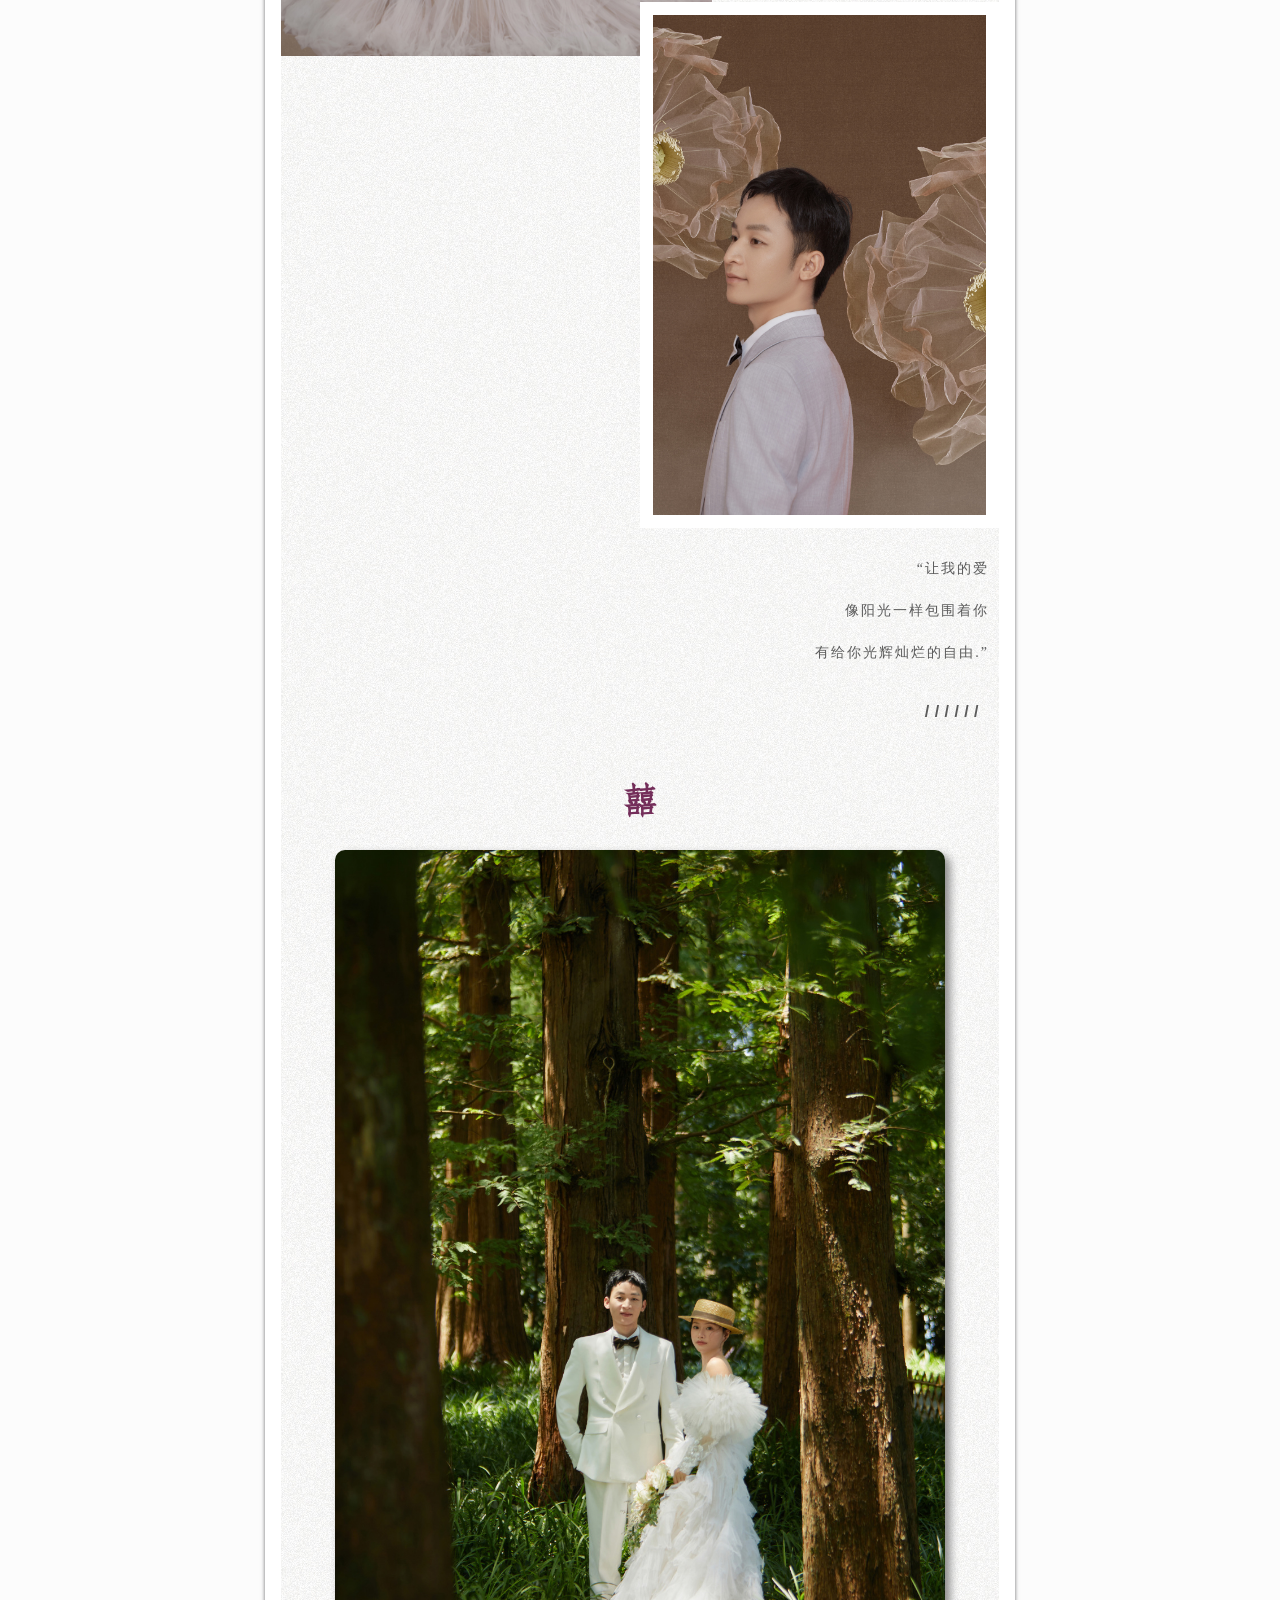
==== commit cfb77f0d: "音乐转码提速并默认开启，清除二维码与广告残留 DOM - 背景音乐转为 AAC 96kbps（8.1MB -> 2.4MB，时长与音质均无损感知），   页面改用 m4a；原始 mp3 保留在仓库中作" ====
--- a/index.html
+++ b/index.html
@@ -149,53 +149,6 @@
 
         </div>
     </div>
-
-    <div ng-if="advertSource == 'google'" ng-cloak>
-        <section class="row tn-board-advert" ng-show="isReady && operaStatus.isAdvertVisible">
-            <div align="center"
-                 ng-include="::'/views/app/reader/paper/advert-google.html'">
-            </div>
-        </section>
-    </div>
-
-    <div ng-if="advertSource == 'tencent'" ng-cloak>
-        <section class="row tn-board-advert" ng-show="isReady && operaStatus.isAdvertVisible">
-            <div align="center"
-                 ng-include="::'/views/app/reader/paper/advert-tencent.html'">
-            </div>
-        </section>
-    </div>
-
-    <div ng-if="advertSource == 'baidu'" ng-cloak>
-        <section class="row tn-board-advert" ng-show="isReady && operaStatus.isAdvertVisible">
-            <div align="center"
-                 ng-include="::'/views/app/reader/paper/advert-baidu.html'">
-            </div>
-        </section>
-    </div>
-
-    
-
-    <div ng-if="advertSource == 'xiumi'" class="row" ng-cloak>
-        <section class="tn-board-advert" ng-show="isReady && operaStatus.isAdvertVisible">
-            <div class="col-sm-6 col-xs-6 text-left">
-              <div class="prompt cursor-pointer" ng-click="onCloseAdvertClicked()">关闭</div>
-            </div>
-            <div class="col-sm-6 col-xs-6 text-right">
-                <div class="prompt">广告</div>
-            </div>
-            <div class="col-sm-12 col-xs-12"
-                 ng-include="::'/views/app/reader/paper/advert-xiumi.html'">
-            </div>
-        </section>
-    </div>
-
-    <div class="reader-nav-panel" ng-cloak>
-        <div class="qr-code-box">
-            <qrcode qr-data="readerURL" qr-size="160" qr-foreground="#34363c" qr-background="white"></qrcode>
-        </div>
-    </div>
-
 </div>
 
 <section class="tn-scripts tn-last-block">
@@ -207,5 +160,43 @@
 
 </section>
 
+
+<script id="autoBgmBoot">
+/* 背景音乐默认开启：浏览器禁止无手势自动播放，故在首次交互时立即接管；微信内走 JSBridge 直接自动播 */
+(function () {
+    var done = false, timers = [];
+    var EVENTS = ['touchstart', 'touchend', 'mousedown', 'click', 'keydown'];
+
+    function attempt() {
+        if (done) return;
+        var a = document.querySelector('audio');
+        if (!a) return;
+        if (!a.paused) { finish(); return; }
+        var wrap = document.querySelector('.player-button');
+        var btn = wrap && wrap.querySelector('button');
+        var on = !!(wrap && wrap.classList.contains('on'));
+        if (btn && !on) {
+            btn.click();               // 状态一致：交给秀米自身逻辑，按钮高亮同步
+        } else {
+            var pr = a.play();         // 状态不一致(此前被拦截)：直接起播
+            if (pr && pr.catch) pr.catch(function () {});
+        }
+        if (!a.paused) finish();
+    }
+
+    function finish() {
+        if (done) return;
+        done = true;
+        EVENTS.forEach(function (e) { document.removeEventListener(e, attempt, true); });
+        timers.forEach(clearTimeout);
+    }
+
+    EVENTS.forEach(function (e) { document.addEventListener(e, attempt, true); });
+    [800, 2000, 4000, 7000].forEach(function (d) { timers.push(setTimeout(attempt, d)); });
+    document.addEventListener('WeixinJSBridgeReady', attempt, false);
+    if (window.WeixinJSBridge) attempt();
+})();
+</script>
+
 </body>
 </html>
